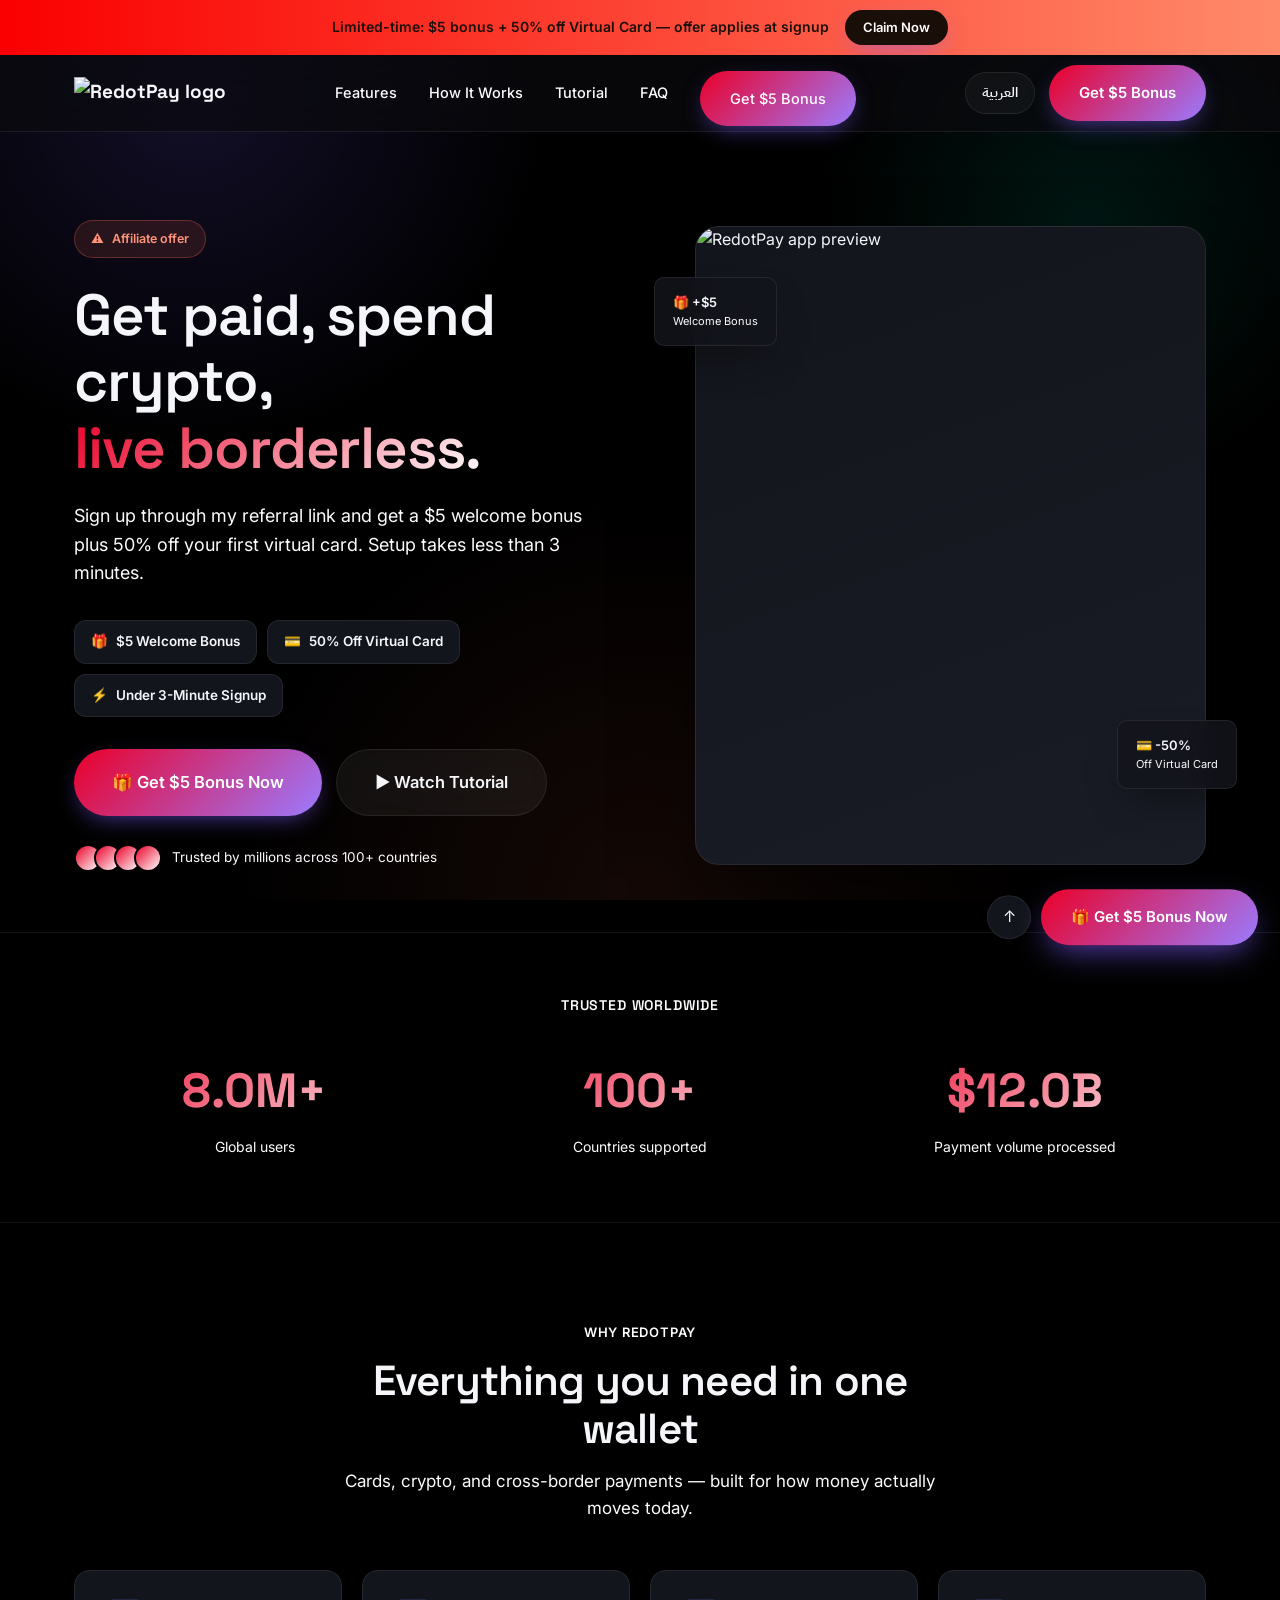
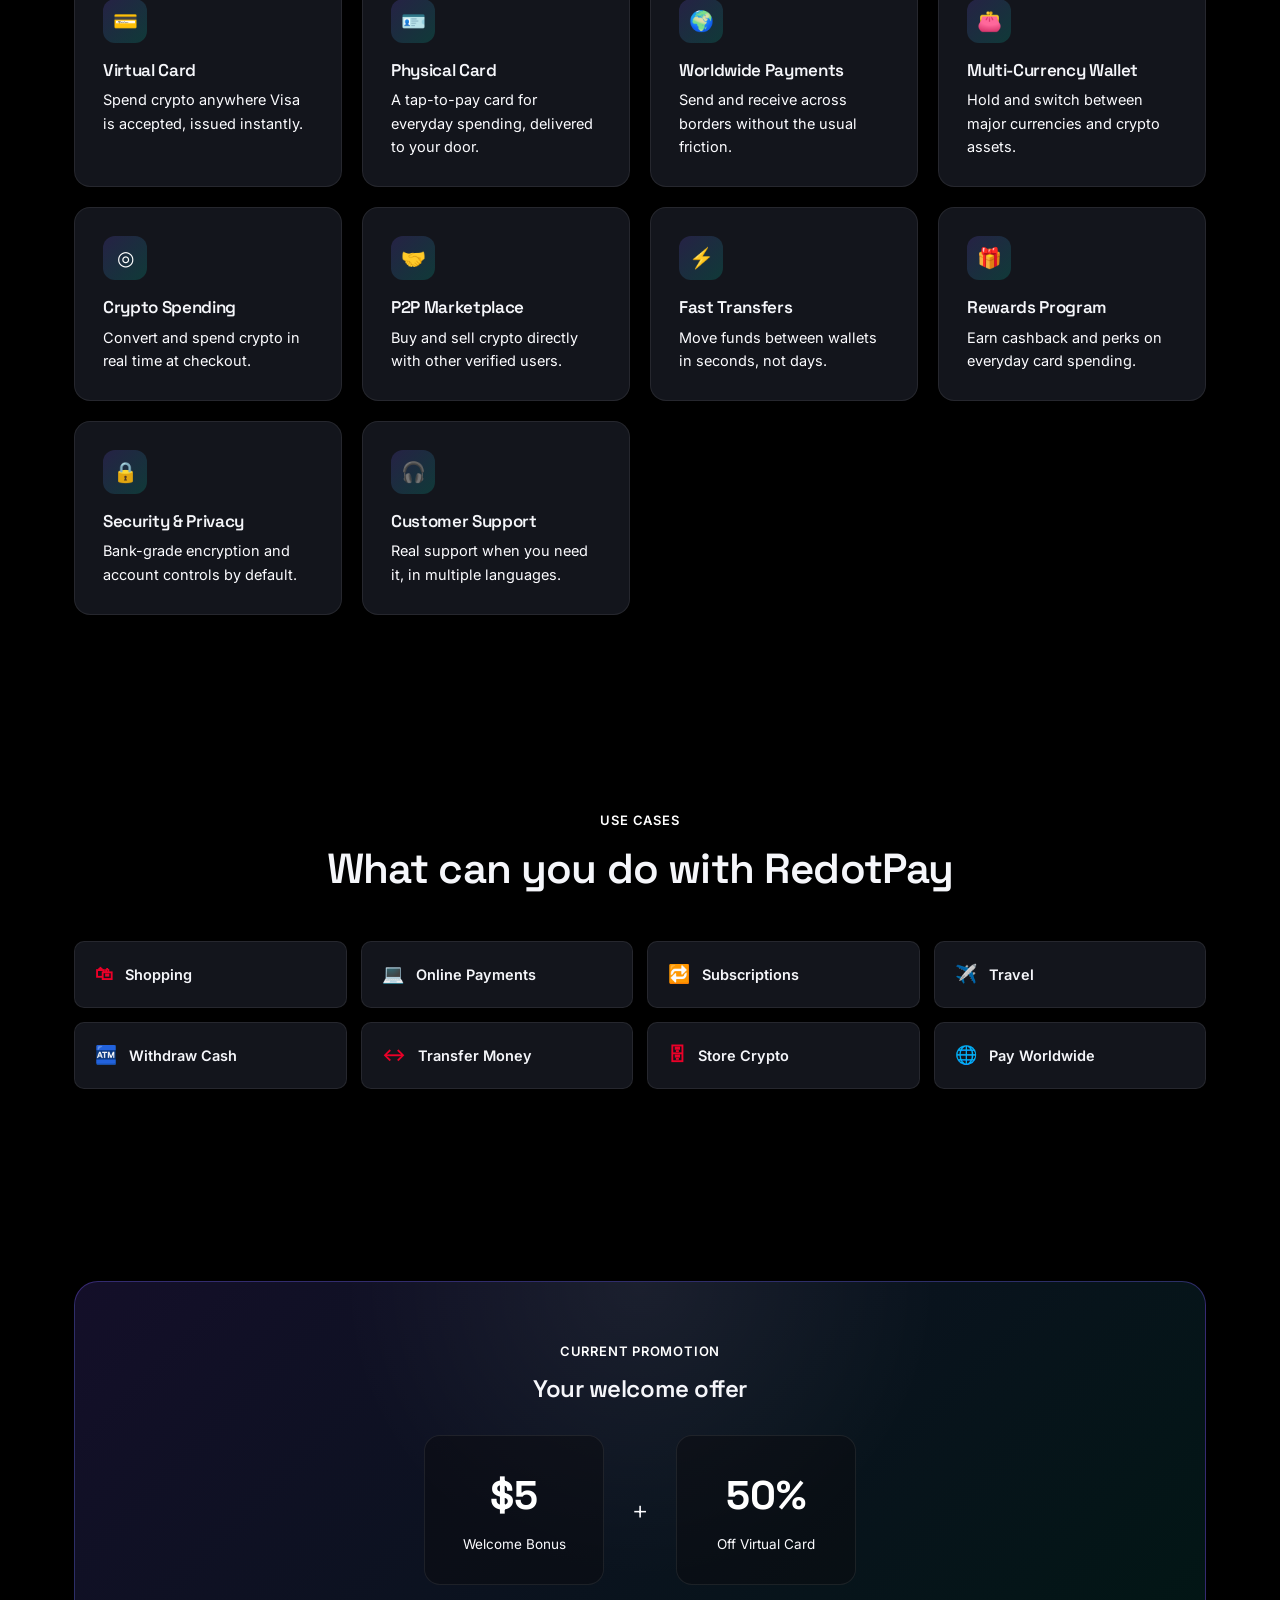
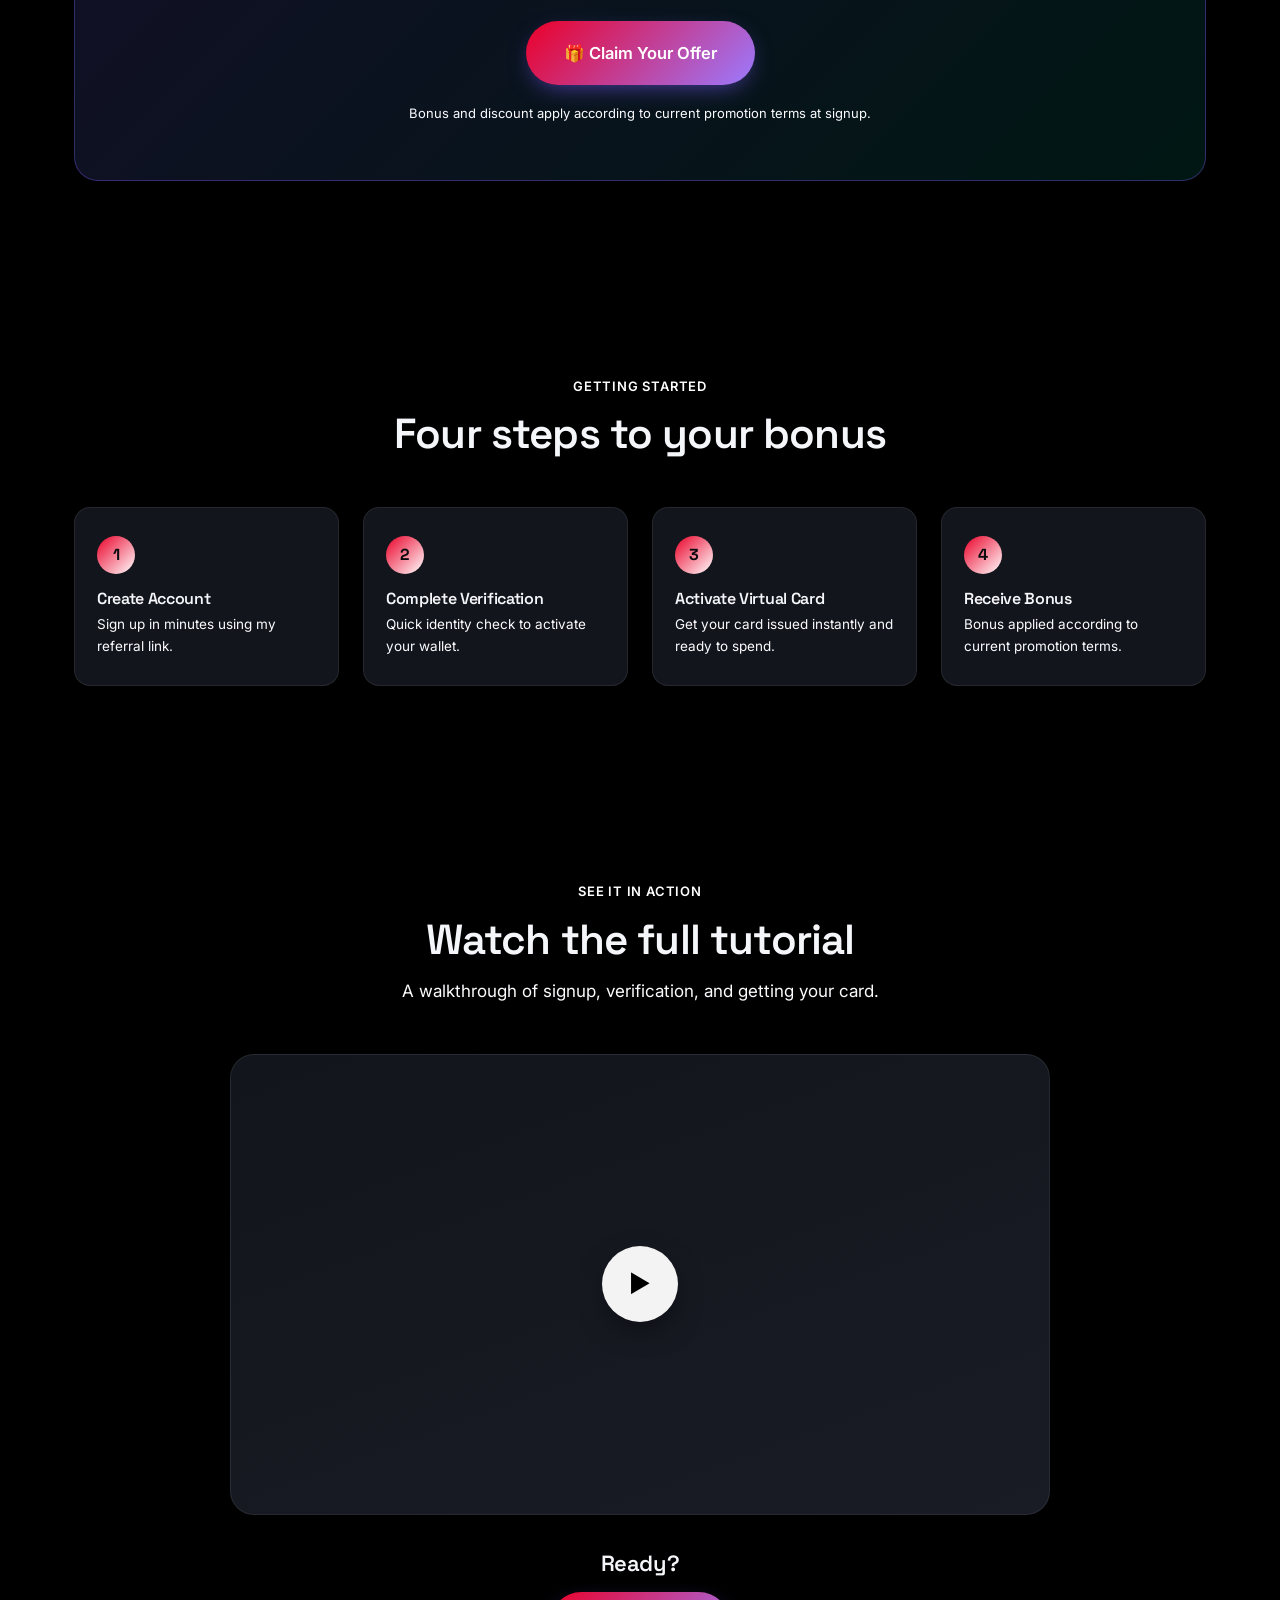
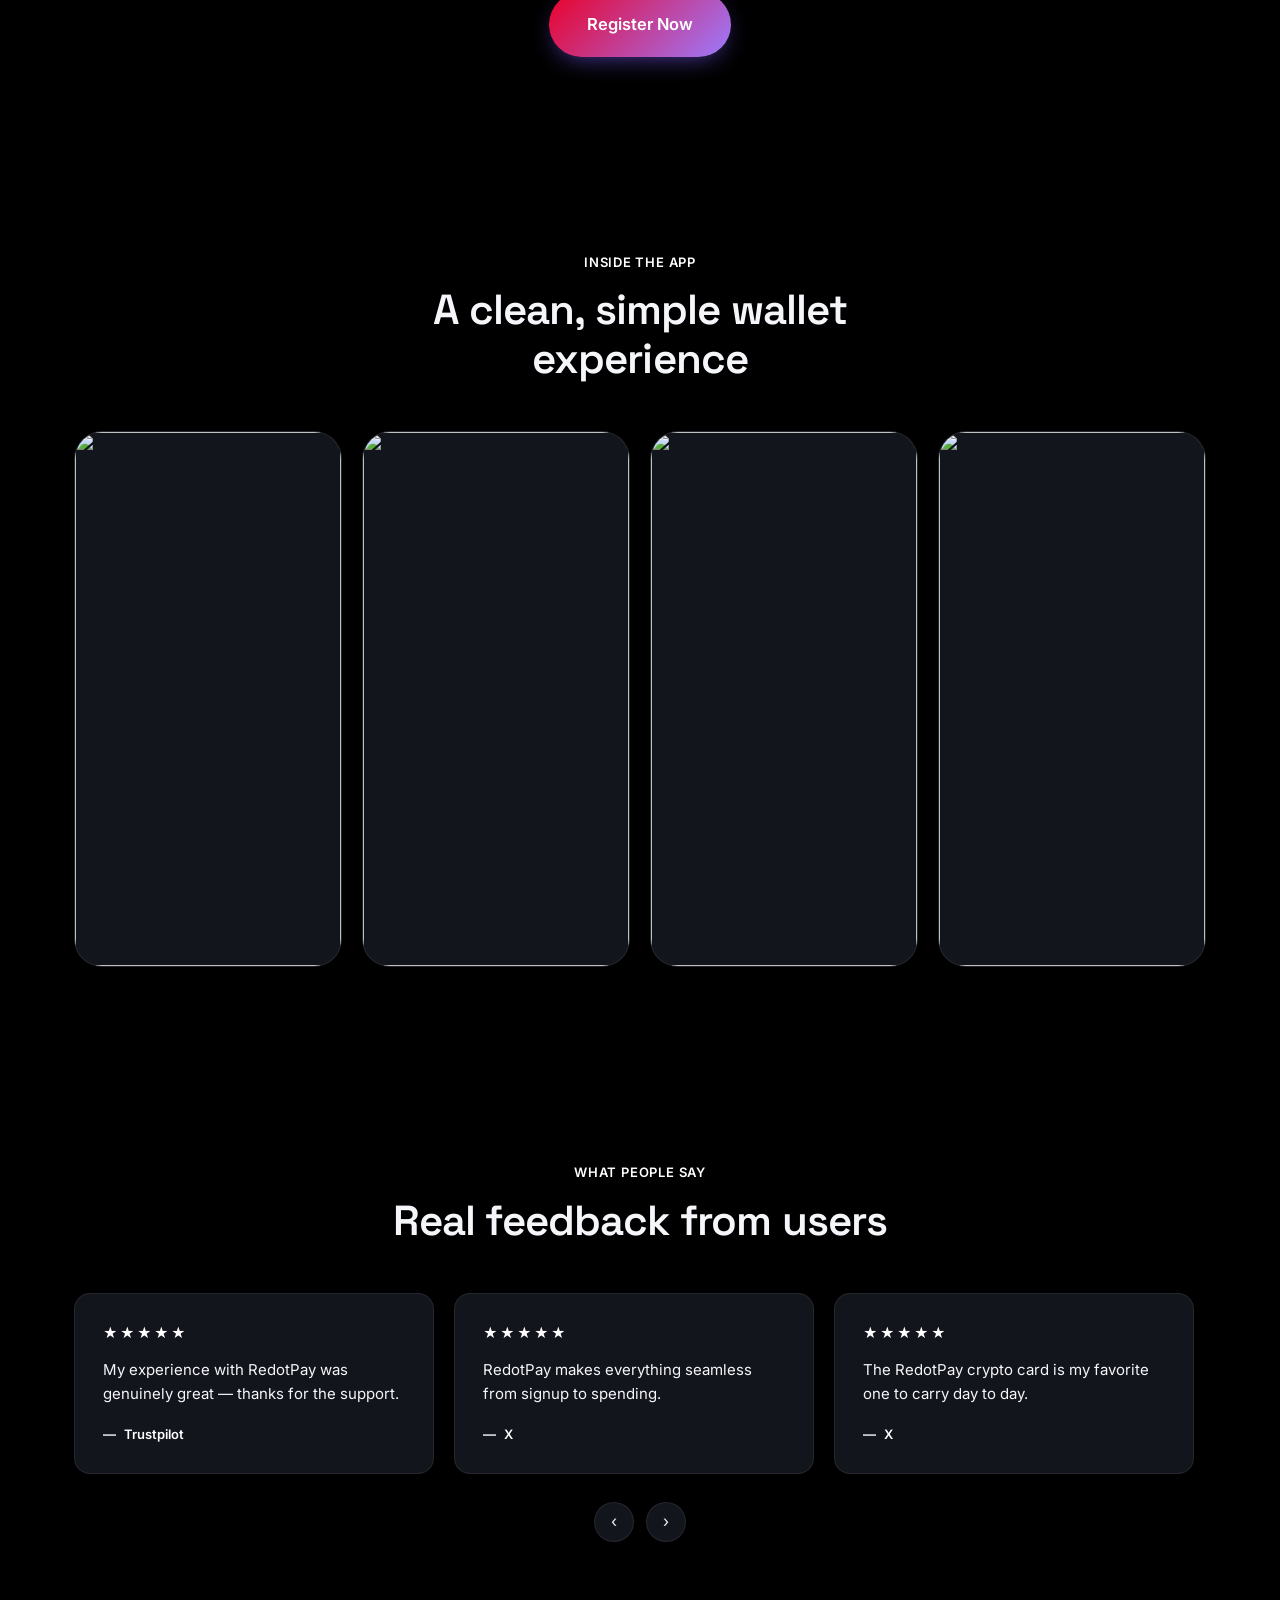
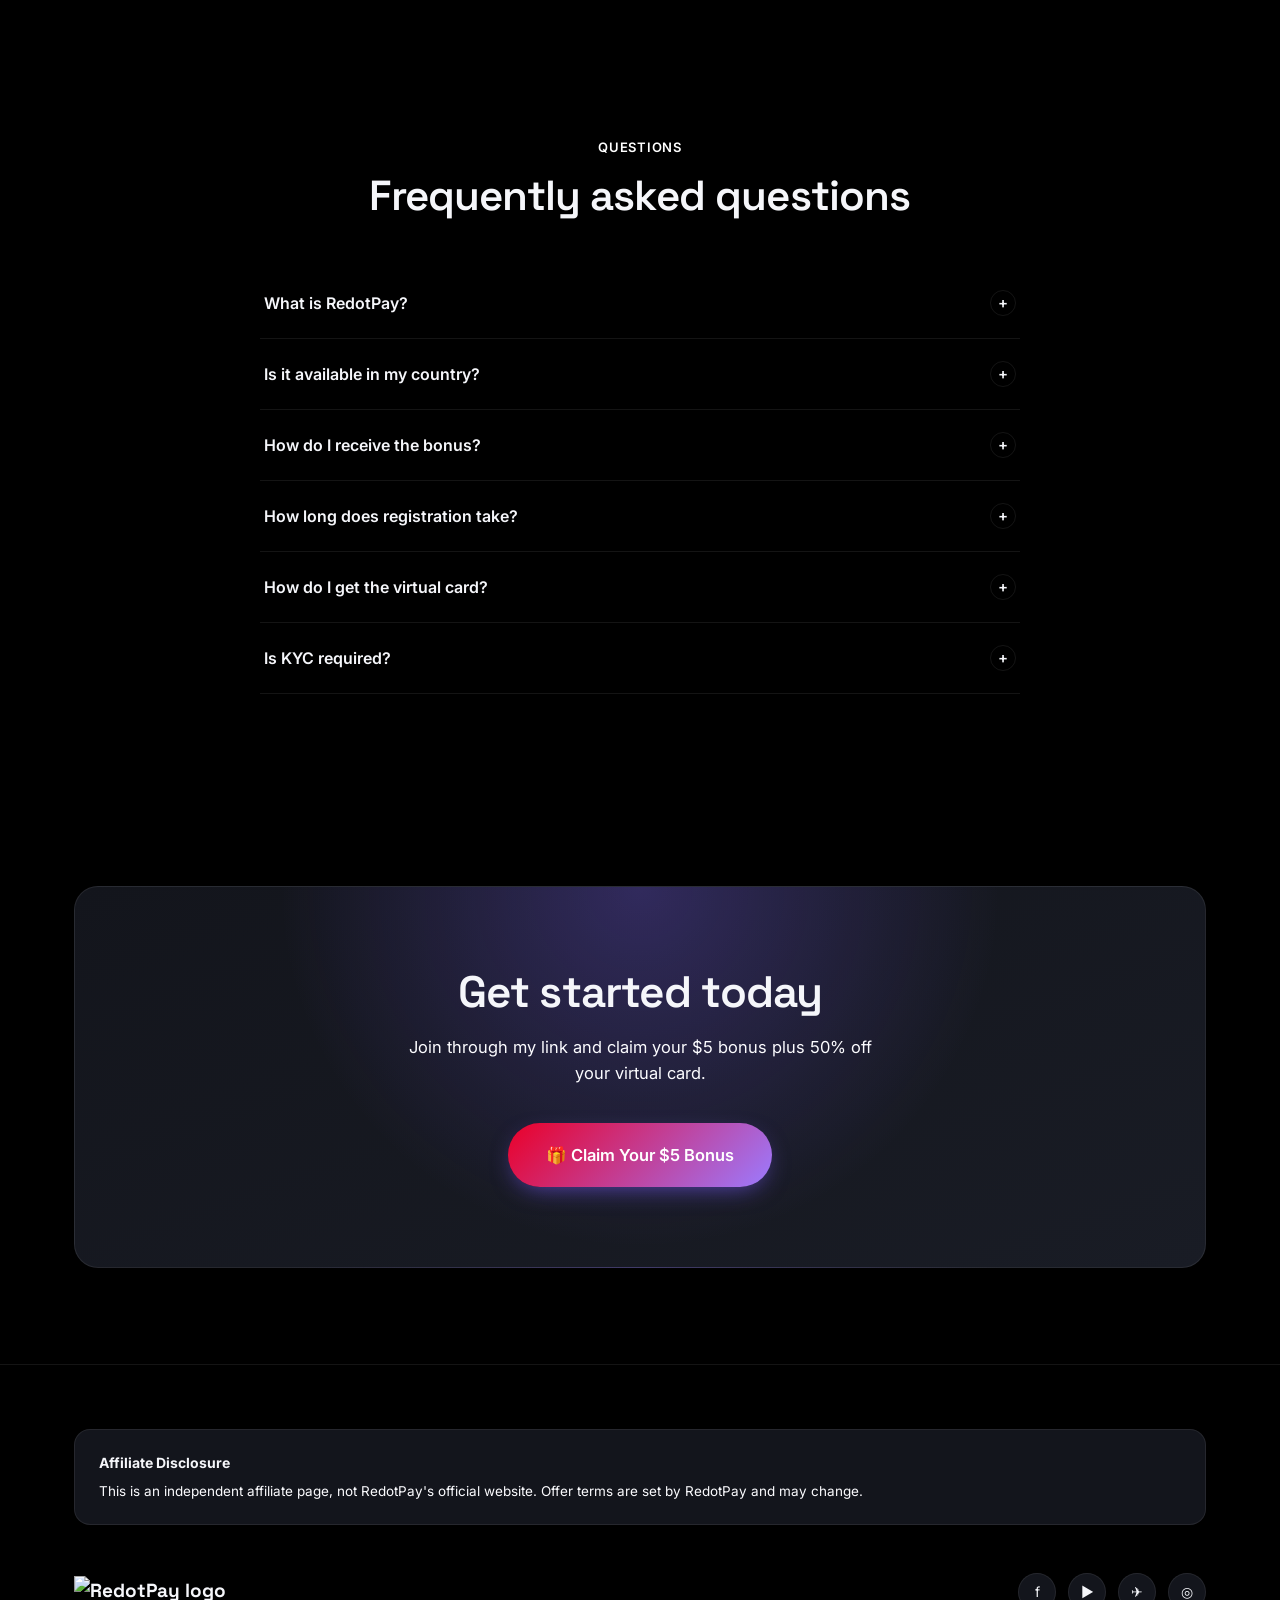
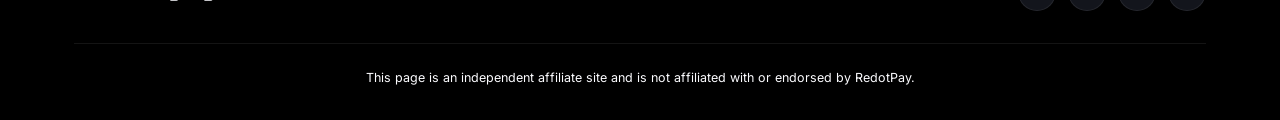
==== index.html @ 9853a5ce "Add files via upload" ====
<!DOCTYPE html>
<html lang="ar" dir="rtl">
<head>
<meta charset="UTF-8">
<meta name="viewport" content="width=device-width, initial-scale=1.0">
<title data-i18n="meta_title">RedotPay</title>
<meta name="description" data-i18n-attr="content:meta_description" content="">
<meta property="og:title" data-i18n-attr="content:meta_title" content="">
<meta property="og:description" data-i18n-attr="content:meta_description" content="">
<meta property="og:type" content="website">
<meta property="og:url" content="" id="og-url">
<meta property="og:image" content="https://cdn.brandfetch.io/id6Ks2R87q/w/400/h/400/theme/dark/icon.jpeg?c=1bxid64Mup7aczewSAYMX&t=1781715092233" id="og-image">
<meta property="og:image:width" content="400">
<meta property="og:image:height" content="400">
<meta name="twitter:card" content="summary_large_image">
<meta name="twitter:title" data-i18n-attr="content:meta_title" content="">
<meta name="twitter:description" data-i18n-attr="content:meta_description" content="">
<meta name="twitter:image" content="https://cdn.brandfetch.io/id6Ks2R87q/w/400/h/400/theme/dark/icon.jpeg?c=1bxid64Mup7aczewSAYMX&t=1781715092233" id="twitter-image">
<meta name="google-site-verification" content="ObbsS9CzjBrCLZxq9pr45QmNLdb0RLVHu6PVTe4vgN8" />
<link rel="icon" id="favicon-link" href="https://cdn.brandfetch.io/id6Ks2R87q/w/400/h/400/theme/dark/icon.jpeg?c=1bxid64Mup7aczewSAYMX&t=1781715092233">
<link rel="preconnect" href="https://fonts.googleapis.com">
<link href="https://fonts.googleapis.com/css2?family=Space+Grotesk:wght@500;600;700&family=Inter:wght@400;500;600;700&family=Cairo:wght@500;600;700&family=IBM+Plex+Sans+Arabic:wght@500;600;700&display=swap" rel="stylesheet">
<link rel="stylesheet" href="css/style.css">
<script type="application/ld+json">
{
  "@context": "https://schema.org",
  "@type": "WebPage",
  "name": "RedotPay Referral Offer",
  "description": "Independent affiliate landing page for RedotPay signup bonus."
}
</script>
</head>
<body>

<div class="bg-glow"></div>

<div class="page-loader" id="pageLoader"><div class="loader-dot"></div></div>

<!-- STICKY BANNER -->
<div class="sticky-banner">
  <div class="container">
    <span data-i18n="sticky_banner"></span>
    <a class="btn btn-primary" data-cta href="#" data-i18n="sticky_cta"></a>
  </div>
</div>

<!-- NAVBAR -->
<header class="navbar">
  <div class="container">
    <a href="#top" class="nav-logo" id="navLogo">
      <span class="dot"></span>
      <span>RedotPay</span>
    </a>
    <nav class="nav-links" id="navLinks">
      <a href="#features" data-i18n="nav_features"></a>
      <a href="#how" data-i18n="nav_how"></a>
      <a href="#video" data-i18n="nav_video"></a>
      <a href="#faq" data-i18n="nav_faq"></a>
      <a class="btn btn-primary nav-cta-mobile" data-cta href="#" data-i18n="nav_cta" style="margin-top:12px"></a>
    </nav>
    <div class="nav-actions">
      <button class="lang-toggle" id="langToggle" aria-label="Switch language">
        <span id="langToggleLabel"></span>
      </button>
      <a class="btn btn-primary nav-cta-desktop" data-cta href="#" data-i18n="nav_cta"></a>
      <button class="nav-toggle" id="navToggle" aria-label="Menu"><span></span><span></span><span></span></button>
    </div>
  </div>
</header>

<main id="top">

  <!-- HERO -->
  <section class="hero">
    <div class="container hero-grid">
      <div class="hero-copy reveal">
        <span class="badge">⚠️ <span data-i18n="hero_badge"></span></span>
        <h1>
          <span data-i18n="hero_title_line1"></span><br>
          <span class="accent-text" data-i18n="hero_title_line2"></span>
        </h1>
        <p class="hero-subtitle" data-i18n="hero_subtitle"></p>

        <div class="hero-offers">
          <span class="offer-chip"><span class="ic">🎁</span><span data-i18n="hero_offer_1"></span></span>
          <span class="offer-chip"><span class="ic">💳</span><span data-i18n="hero_offer_2"></span></span>
          <span class="offer-chip"><span class="ic">⚡</span><span data-i18n="hero_offer_3"></span></span>
        </div>

        <div class="hero-ctas">
          <a class="btn btn-primary btn-lg" data-cta href="#" data-i18n="hero_cta_primary"></a>
          <a class="btn btn-secondary btn-lg" data-video-trigger href="#" data-i18n="hero_cta_secondary"></a>
        </div>

        <div class="hero-trust">
          <span class="avatar-stack"><span></span><span></span><span></span><span></span></span>
          <span data-i18n="hero_trust_note"></span>
        </div>
      </div>

      <div class="hero-visual reveal">
        <div class="hero-card">
          <img data-img="hero" alt="RedotPay app preview" style="display:none">
          <div class="placeholder-fill" data-img-fallback="hero">Hero image — set CONFIG.images.hero</div>
        </div>
        <div class="float-card f1">🎁 +$5 <span data-i18n="promo_bonus_label" style="font-weight:400;color:var(--text-muted);display:block;font-size:11px"></span></div>
        <div class="float-card f2">💳 -50% <span data-i18n="promo_card_label" style="font-weight:400;color:var(--text-muted);display:block;font-size:11px"></span></div>
      </div>
    </div>
  </section>

  <!-- TRUST / COUNTERS -->
  <section class="trust-section">
    <div class="container">
      <h3 data-i18n="trust_title"></h3>
      <div class="counters">
        <div class="reveal">
          <div class="counter-num" data-counter data-value="8.0" data-suffix="M+">0</div>
          <div class="counter-label" data-i18n="trust_users_label"></div>
        </div>
        <div class="reveal">
          <div class="counter-num" data-counter data-value="100" data-suffix="+">0</div>
          <div class="counter-label" data-i18n="trust_countries_label"></div>
        </div>
        <div class="reveal">
          <div class="counter-num" data-counter data-value="12.0" data-prefix="$" data-suffix="B">0</div>
          <div class="counter-label" data-i18n="trust_volume_label"></div>
        </div>
      </div>
    </div>
  </section>

  <!-- WHY CHOOSE -->
  <section id="features">
    <div class="container">
      <div class="section-head reveal">
        <span class="eyebrow" data-i18n="why_eyebrow"></span>
        <h2 data-i18n="why_title"></h2>
        <p data-i18n="why_subtitle"></p>
      </div>
      <div class="grid-cards" id="featureGrid"></div>
    </div>
  </section>

  <!-- USE CASES -->
  <section>
    <div class="container">
      <div class="section-head reveal">
        <span class="eyebrow" data-i18n="usecases_eyebrow"></span>
        <h2 data-i18n="usecases_title"></h2>
      </div>
      <div class="usecase-grid" id="usecaseGrid"></div>
    </div>
  </section>

  <!-- PROMOTION -->
  <section>
    <div class="container">
      <div class="promo-card reveal">
        <span class="eyebrow" data-i18n="promo_eyebrow"></span>
        <h2 data-i18n="promo_title"></h2>
        <div class="promo-values">
          <div class="promo-value">
            <div class="num" data-config="promotion.bonus"></div>
            <div class="lbl" data-i18n="promo_bonus_label"></div>
          </div>
          <span class="promo-plus">+</span>
          <div class="promo-value">
            <div class="num" data-config="promotion.virtualCardDiscount"></div>
            <div class="lbl" data-i18n="promo_card_label"></div>
          </div>
        </div>
        <a class="btn btn-primary btn-lg" data-cta href="#" data-i18n="promo_cta"></a>
        <p class="promo-note" data-i18n="promo_note"></p>
      </div>
    </div>
  </section>

  <!-- REGISTRATION STEPS -->
  <section id="how">
    <div class="container">
      <div class="section-head reveal">
        <span class="eyebrow" data-i18n="steps_eyebrow"></span>
        <h2 data-i18n="steps_title"></h2>
      </div>
      <div class="timeline" id="stepsGrid"></div>
    </div>
  </section>

  <!-- VIDEO TUTORIAL -->
  <section id="video">
    <div class="container">
      <div class="section-head reveal">
        <span class="eyebrow" data-i18n="video_eyebrow"></span>
        <h2 data-i18n="video_title"></h2>
        <p data-i18n="video_subtitle"></p>
      </div>
      <div class="video-wrap reveal">
        <div class="video-frame" data-video-trigger>
          <img data-img="dashboard" alt="" style="display:none">
          <div class="play-btn">▶</div>
        </div>
        <div class="video-ready">
          <h3 data-i18n="video_ready_title"></h3>
          <a class="btn btn-primary btn-lg" data-cta href="#" data-i18n="video_cta"></a>
        </div>
      </div>
    </div>
  </section>

  <!-- GALLERY -->
  <section>
    <div class="container">
      <div class="section-head reveal">
        <span class="eyebrow" data-i18n="gallery_eyebrow"></span>
        <h2 data-i18n="gallery_title"></h2>
      </div>
      <div class="gallery-grid" id="galleryGrid"></div>
    </div>
  </section>

  <!-- TESTIMONIALS -->
  <section>
    <div class="container">
      <div class="section-head reveal">
        <span class="eyebrow" data-i18n="testimonials_eyebrow"></span>
        <h2 data-i18n="testimonials_title"></h2>
      </div>
      <div class="testi-track-wrap reveal">
        <div class="testi-track" id="testiTrack"></div>
      </div>
      <div class="testi-controls">
        <button id="testiPrev" aria-label="Previous">‹</button>
        <button id="testiNext" aria-label="Next">›</button>
      </div>
    </div>
  </section>

  <!-- FAQ -->
  <section id="faq">
    <div class="container">
      <div class="section-head reveal">
        <span class="eyebrow" data-i18n="faq_eyebrow"></span>
        <h2 data-i18n="faq_title"></h2>
      </div>
      <div class="faq-list" id="faqList"></div>
    </div>
  </section>

  <!-- FINAL CTA -->
  <section>
    <div class="container">
      <div class="final-cta reveal">
        <h2 data-i18n="final_title"></h2>
        <p data-i18n="final_subtitle"></p>
        <a class="btn btn-primary btn-lg" data-cta href="#" data-i18n="final_cta"></a>
      </div>
    </div>
  </section>

</main>

<!-- FOOTER -->
<footer>
  <div class="container">
    <div class="footer-disclosure">
      <strong data-i18n="footer_disclosure_title"></strong>
      <span data-i18n="footer_disclosure_text"></span>
    </div>
    <div class="footer-grid">
      <a href="#top" class="nav-logo"><span class="dot"></span><span>RedotPay</span></a>
      <div class="footer-links">
        <a href="#" data-i18n="footer_privacy"></a>
        <a href="#" data-i18n="footer_terms"></a>
      </div>
      <div class="footer-social" id="footerSocial"></div>
    </div>
    <p class="footer-bottom" data-i18n="footer_copyright"></p>
  </div>
</footer>

<!-- FLOATING CTA -->
<div class="floating-cta" id="floatingCta">
  <button class="back-to-top" id="backToTop" aria-label="Back to top">↑</button>
  <a class="btn btn-primary" data-cta href="#" data-i18n="hero_cta_primary"></a>
</div>

<!-- VIDEO MODAL -->
<div id="videoModal" style="display:none;position:fixed;inset:0;z-index:999;background:rgba(0,0,0,0.85);align-items:center;justify-content:center;padding:24px">
  <div style="width:100%;max-width:900px;aspect-ratio:16/9;position:relative">
    <button id="videoModalClose" aria-label="Close" style="position:absolute;top:-44px;inset-inline-end:0;color:#fff;font-size:28px;background:none;border:none;cursor:pointer">✕</button>
    <div id="videoModalBody" style="width:100%;height:100%;background:#0a0b0f;border-radius:12px;display:flex;align-items:center;justify-content:center;color:#9498A8;font-size:14px;text-align:center;padding:20px">
      Set CONFIG.youtubeVideo to embed the tutorial
    </div>
  </div>
</div>

<script src="config.js"></script>
<script src="lang/en.js"></script>
<script src="lang/ar.js"></script>
<script src="js/main.js"></script>
</body>
</html>
---- css/style.css ----
/* =========================================================
   REDOTPAY AFFILIATE LANDING — STYLE
   Design tokens are injected as CSS custom properties by
   js/main.js from CONFIG.theme so the whole page reacts
   to a single edit in config.js.
   ========================================================= */

:root{
  --primary:#7B5CFF;
  --secondary:#00E0B8;
  --accent:#FF6B4A;
  --bg:#0A0B0F;
  --bg-elevated:#13151C;
  --bg-elevated-2:#191C25;
  --border:rgba(255,255,255,0.08);
  --text:#F5F6FA;
  --text-muted:#9498A8;

  --radius-lg:24px;
  --radius-md:16px;
  --radius-sm:10px;
  --container:1180px;

  --font-display:'Space Grotesk', 'IBM Plex Sans Arabic', sans-serif;
  --font-body:'Inter', 'IBM Plex Sans Arabic', sans-serif;
}

*,*::before,*::after{box-sizing:border-box;margin:0;padding:0}

html{scroll-behavior:smooth}
@media (prefers-reduced-motion:reduce){
  html{scroll-behavior:auto}
  *,*::before,*::after{animation-duration:0.01ms!important;animation-iteration-count:1!important;transition-duration:0.01ms!important;scroll-behavior:auto!important}
}

html[dir="rtl"] body{font-family:'Space Grotesk','Cairo',sans-serif}
html[dir="ltr"] body{font-family:var(--font-body)}

html,body{
  width:100%;
  max-width:100%;
  overflow-x:hidden;
}

body{
  background:var(--bg);
  color:var(--text);
  line-height:1.6;
  min-height:100vh;
  position:relative;
}

img{max-width:100%;display:block}
a{color:inherit;text-decoration:none}
ul{list-style:none}
button{font:inherit;cursor:pointer;border:none;background:none;color:inherit}

.container{
  width:100%;
  max-width:var(--container);
  margin:0 auto;
  padding:0 24px;
  box-sizing:border-box;
}

/* Grid/flex children default to min-width:auto, which lets their content
   force the row wider than the viewport. This is the classic cause of a
   page that "splits" with dead space on one side on mobile. */
.hero-grid,
.hero-grid > *,
.grid-cards > *,
.usecase-grid > *,
.timeline > *,
.gallery-grid > *,
.counters > * {
  min-width:0;
}

:focus-visible{
  outline:2px solid var(--secondary);
  outline-offset:3px;
  border-radius:4px;
}

/* Ambient background glow layer */
.bg-glow{
  position:fixed;
  inset:0;
  z-index:-1;
  background:
    radial-gradient(600px circle at 15% 10%, rgba(123,92,255,0.16), transparent 60%),
    radial-gradient(500px circle at 85% 25%, rgba(0,224,184,0.10), transparent 55%),
    radial-gradient(700px circle at 50% 100%, rgba(255,107,74,0.08), transparent 60%);
  pointer-events:none;
}

/* =================== TYPE =================== */
h1,h2,h3,h4{font-family:var(--font-display);font-weight:600;letter-spacing:-0.02em;line-height:1.15}
.eyebrow{
  display:inline-flex;
  align-items:center;
  gap:8px;
  font-size:13px;
  font-weight:600;
  letter-spacing:0.06em;
  text-transform:uppercase;
  color:var(--secondary);
  margin-bottom:14px;
}
html[dir="rtl"] .eyebrow{letter-spacing:0}

.section-head{max-width:640px;margin:0 auto 48px;text-align:center}
.section-head h2{font-size:clamp(28px,4vw,42px);margin-bottom:14px}
.section-head p{color:var(--text-muted);font-size:17px}

section{padding:96px 0}
@media (max-width:768px){section{padding:64px 0}}

/* =================== BUTTONS =================== */
.btn{
  display:inline-flex;
  align-items:center;
  justify-content:center;
  gap:8px;
  padding:16px 30px;
  border-radius:100px;
  font-weight:600;
  font-size:15px;
  white-space:nowrap;
  transition:transform .2s ease, box-shadow .2s ease, background .2s ease;
}
.btn:active{transform:scale(0.97)}

.btn-primary{
  background:linear-gradient(135deg, var(--primary), #9B7BFF);
  color:#fff;
  box-shadow:0 8px 24px -8px rgba(123,92,255,0.65);
}
.btn-primary:hover{
  transform:translateY(-2px);
  box-shadow:0 14px 32px -8px rgba(123,92,255,0.8);
}

.btn-secondary{
  background:rgba(255,255,255,0.06);
  border:1px solid var(--border);
  color:var(--text);
  backdrop-filter:blur(12px);
}
.btn-secondary:hover{
  background:rgba(255,255,255,0.1);
  transform:translateY(-2px);
}

.btn-lg{padding:19px 38px;font-size:16.5px}
.btn-block{width:100%}

/* =================== NAV =================== */
.navbar{
  position:sticky;
  top:0;
  z-index:100;
  background:rgba(10,11,15,0.7);
  backdrop-filter:blur(16px);
  border-bottom:1px solid var(--border);
}
.navbar .container{
  display:flex;
  align-items:center;
  justify-content:space-between;
  height:76px;
}
.nav-logo{
  display:flex;
  align-items:center;
  gap:10px;
  font-family:var(--font-display);
  font-weight:700;
  font-size:19px;
}
.nav-logo .dot{
  width:10px;height:10px;border-radius:50%;
  background:linear-gradient(135deg,var(--primary),var(--secondary));
  box-shadow:0 0 14px var(--primary);
}
.nav-logo img{height:32px;width:auto}

.nav-links{display:flex;align-items:center;gap:32px}
.nav-links a{font-size:14.5px;color:var(--text-muted);font-weight:500;transition:color .2s}
.nav-links a:hover{color:var(--text)}

.nav-actions{display:flex;align-items:center;gap:14px}
.lang-toggle{
  display:flex;align-items:center;gap:6px;
  padding:9px 16px;
  border-radius:100px;
  border:1px solid var(--border);
  background:rgba(255,255,255,0.04);
  font-size:13.5px;
  font-weight:600;
  transition:background .2s;
}
.lang-toggle:hover{background:rgba(255,255,255,0.08)}

.nav-toggle{display:none;flex-direction:column;gap:5px;padding:6px}
.nav-toggle span{width:22px;height:2px;background:var(--text);border-radius:2px}

@media (max-width:920px){
  .nav-links{
    position:fixed;
    inset-inline-end:0;
    top:76px;
    height:calc(100vh - 76px);
    width:min(320px,80vw);
    background:var(--bg-elevated);
    flex-direction:column;
    align-items:flex-start;
    padding:32px 28px;
    border-inline-start:1px solid var(--border);
    transform:translateX(100%);
    transition:transform .3s ease;
  }
  html[dir="rtl"] .nav-links:not(.open){transform:translateX(-100%)}
  .nav-links.open{transform:translateX(0)}
  .nav-links a{font-size:17px}
  .nav-toggle{display:flex}
  .nav-cta-desktop{display:none}
}

/* =================== STICKY BANNER =================== */
.sticky-banner{
  background:linear-gradient(90deg, var(--accent), #FF8A6A);
  color:#1a0e08;
  font-weight:600;
  font-size:14px;
}
.sticky-banner .container{
  display:flex;
  align-items:center;
  justify-content:center;
  gap:16px;
  padding-top:10px;
  padding-bottom:10px;
  text-align:center;
  flex-wrap:wrap;
}
.sticky-banner .btn{
  padding:7px 18px;
  font-size:13px;
  background:#1a0e08;
  color:#fff;
}

/* =================== HERO =================== */
.hero{padding:88px 0 60px;position:relative}
.hero-grid{
  display:grid;
  grid-template-columns:1.05fr 0.95fr;
  gap:56px;
  align-items:center;
}
@media (max-width:900px){
  .hero-grid{grid-template-columns:1fr;text-align:center}
  .hero-offers,.hero-ctas,.hero-trust{justify-content:center}
}

.badge{
  display:inline-flex;
  align-items:center;
  gap:8px;
  padding:8px 16px;
  border-radius:100px;
  background:rgba(255,107,74,0.12);
  border:1px solid rgba(255,107,74,0.3);
  color:#FF9478;
  font-size:12.5px;
  font-weight:600;
  margin-bottom:24px;
}

.hero h1{
  font-size:clamp(34px,5.2vw,58px);
  margin-bottom:20px;
}
.hero h1 .accent-text{
  background:linear-gradient(135deg,var(--primary),var(--secondary));
  -webkit-background-clip:text;
  background-clip:text;
  -webkit-text-fill-color:transparent;
}

.hero-subtitle{
  font-size:18px;
  color:var(--text-muted);
  max-width:520px;
  margin-bottom:32px;
}
@media (max-width:900px){.hero-subtitle{margin-inline:auto}}

.hero-offers{
  display:flex;
  flex-wrap:wrap;
  gap:10px;
  margin-bottom:32px;
}
.offer-chip{
  display:flex;
  align-items:center;
  gap:8px;
  padding:10px 16px;
  border-radius:12px;
  background:var(--bg-elevated);
  border:1px solid var(--border);
  font-size:13.5px;
  font-weight:600;
}
.offer-chip .ic{color:var(--secondary)}

.hero-ctas{display:flex;flex-wrap:wrap;gap:14px;margin-bottom:28px}

.hero-trust{display:flex;align-items:center;gap:10px;color:var(--text-muted);font-size:13.5px}
.avatar-stack{display:flex}
.avatar-stack span{
  width:28px;height:28px;border-radius:50%;
  border:2px solid var(--bg);
  background:linear-gradient(135deg,var(--primary),var(--secondary));
  margin-inline-start:-8px;
}
.avatar-stack span:first-child{margin-inline-start:0}

.hero-visual{position:relative}
.hero-card{
  position:relative;
  border-radius:var(--radius-lg);
  overflow:hidden;
  background:linear-gradient(160deg, var(--bg-elevated), var(--bg-elevated-2));
  border:1px solid var(--border);
  aspect-ratio:4/5;
  display:flex;
  align-items:center;
  justify-content:center;
  box-shadow:0 40px 80px -30px rgba(0,0,0,0.6);
}
.hero-card img{width:100%;height:100%;object-fit:cover}
.hero-card .placeholder-fill{
  width:100%;height:100%;
  display:flex;align-items:center;justify-content:center;
  background:
    radial-gradient(circle at 30% 20%, rgba(123,92,255,0.35), transparent 55%),
    radial-gradient(circle at 75% 75%, rgba(0,224,184,0.25), transparent 55%);
  color:var(--text-muted);
  font-size:13px;
  text-align:center;
  padding:20px;
}
.float-card{
  position:absolute;
  padding:14px 18px;
  border-radius:var(--radius-sm);
  background:rgba(19,21,28,0.85);
  backdrop-filter:blur(14px);
  border:1px solid var(--border);
  font-size:13px;
  font-weight:600;
  box-shadow:0 20px 40px -16px rgba(0,0,0,0.5);
  animation:float 5s ease-in-out infinite;
}
.float-card.f1{top:8%;inset-inline-start:-8%;animation-delay:0s}
.float-card.f2{bottom:12%;inset-inline-end:-6%;animation-delay:1.4s}
@keyframes float{
  0%,100%{transform:translateY(0)}
  50%{transform:translateY(-12px)}
}
/* Hidden earlier (below 900px) than they'd start clipping the viewport,
   so they can never be the cause of horizontal scroll on mobile. */
@media (max-width:960px){.float-card{display:none}}

/* =================== TRUST / COUNTERS =================== */
.trust-section{
  border-top:1px solid var(--border);
  border-bottom:1px solid var(--border);
  padding:64px 0;
}
.trust-section h3{text-align:center;color:var(--text-muted);font-size:14px;font-weight:600;letter-spacing:0.06em;text-transform:uppercase;margin-bottom:40px}
.counters{
  display:grid;
  grid-template-columns:repeat(3,1fr);
  gap:24px;
  text-align:center;
}
.counter-num{
  font-family:var(--font-display);
  font-size:clamp(32px,5vw,48px);
  font-weight:700;
  background:linear-gradient(135deg,var(--primary),var(--secondary));
  -webkit-background-clip:text;background-clip:text;-webkit-text-fill-color:transparent;
}
.counter-label{color:var(--text-muted);font-size:14px;margin-top:6px}
@media (max-width:640px){.counters{grid-template-columns:1fr;gap:36px}}

/* =================== FEATURE CARDS =================== */
.grid-cards{
  display:grid;
  grid-template-columns:repeat(auto-fit,minmax(min(260px,100%),1fr));
  gap:20px;
}
.card{
  background:var(--bg-elevated);
  border:1px solid var(--border);
  border-radius:var(--radius-md);
  padding:28px;
  transition:transform .25s ease, border-color .25s ease, background .25s ease;
}
.card:hover{
  transform:translateY(-4px);
  border-color:rgba(123,92,255,0.4);
  background:var(--bg-elevated-2);
}
.card-icon{
  width:44px;height:44px;
  border-radius:12px;
  display:flex;align-items:center;justify-content:center;
  background:linear-gradient(135deg, rgba(123,92,255,0.18), rgba(0,224,184,0.18));
  color:var(--secondary);
  margin-bottom:18px;
  font-size:20px;
}
.card h4{font-size:17px;margin-bottom:8px}
.card p{color:var(--text-muted);font-size:14.5px}

/* =================== USE CASES =================== */
.usecase-grid{
  display:grid;
  grid-template-columns:repeat(4,1fr);
  gap:14px;
}
@media (max-width:768px){.usecase-grid{grid-template-columns:repeat(2,1fr)}}
.usecase-pill{
  display:flex;
  align-items:center;
  gap:12px;
  padding:18px 20px;
  border-radius:var(--radius-sm);
  background:var(--bg-elevated);
  border:1px solid var(--border);
  font-weight:600;
  font-size:14.5px;
  transition:border-color .2s, transform .2s;
}
.usecase-pill:hover{border-color:var(--secondary);transform:translateY(-2px)}
.usecase-pill .ic{color:var(--primary);font-size:18px}

/* =================== PROMOTION =================== */
.promo-card{
  position:relative;
  border-radius:var(--radius-lg);
  padding:56px 40px;
  background:linear-gradient(135deg, rgba(123,92,255,0.16), rgba(0,224,184,0.10));
  border:1px solid rgba(123,92,255,0.35);
  text-align:center;
  overflow:hidden;
}
.promo-card::before{
  content:"";
  position:absolute;inset:0;
  background:radial-gradient(500px circle at 50% 0%, rgba(255,255,255,0.06), transparent 60%);
}
.promo-values{
  display:flex;
  justify-content:center;
  align-items:center;
  gap:28px;
  flex-wrap:wrap;
  margin:32px 0 36px;
  position:relative;
}
.promo-value{
  background:rgba(10,11,15,0.5);
  border:1px solid var(--border);
  border-radius:var(--radius-md);
  padding:28px 36px;
  min-width:180px;
}
.promo-value .num{
  font-family:var(--font-display);
  font-size:40px;
  font-weight:700;
  color:var(--secondary);
}
.promo-value .lbl{color:var(--text-muted);font-size:13.5px;margin-top:6px}
.promo-plus{font-size:26px;color:var(--text-muted);font-weight:300}

.promo-note{color:var(--text-muted);font-size:13px;margin-top:18px;position:relative}

/* =================== TIMELINE =================== */
.timeline{
  display:grid;
  grid-template-columns:repeat(4,1fr);
  gap:24px;
  position:relative;
}
@media (max-width:768px){.timeline{grid-template-columns:1fr}}
.timeline-step{
  background:var(--bg-elevated);
  border:1px solid var(--border);
  border-radius:var(--radius-md);
  padding:28px 22px;
  position:relative;
}
.timeline-num{
  width:38px;height:38px;
  border-radius:50%;
  background:linear-gradient(135deg,var(--primary),var(--secondary));
  display:flex;align-items:center;justify-content:center;
  font-weight:700;
  font-family:var(--font-display);
  margin-bottom:16px;
  color:#0a0b0f;
}
.timeline-step h4{font-size:16px;margin-bottom:6px}
.timeline-step p{color:var(--text-muted);font-size:13.5px}

/* =================== VIDEO =================== */
.video-wrap{
  max-width:820px;
  margin:0 auto;
}
.video-frame{
  position:relative;
  border-radius:var(--radius-lg);
  overflow:hidden;
  aspect-ratio:16/9;
  background:linear-gradient(160deg, var(--bg-elevated), var(--bg-elevated-2));
  border:1px solid var(--border);
  display:flex;align-items:center;justify-content:center;
  cursor:pointer;
}
.video-frame img{position:absolute;inset:0;width:100%;height:100%;object-fit:cover;opacity:0.55}
.play-btn{
  position:relative;
  z-index:2;
  width:76px;height:76px;
  border-radius:50%;
  background:rgba(255,255,255,0.95);
  display:flex;align-items:center;justify-content:center;
  font-size:24px;
  color:var(--bg);
  transition:transform .2s;
  box-shadow:0 10px 30px -8px rgba(0,0,0,0.6);
}
.video-frame:hover .play-btn{transform:scale(1.08)}
.video-ready{text-align:center;margin-top:36px}
.video-ready h3{font-size:22px;margin-bottom:16px}

/* =================== GALLERY =================== */
.gallery-grid{
  display:grid;
  grid-template-columns:repeat(4,1fr);
  gap:20px;
}
@media (max-width:900px){.gallery-grid{grid-template-columns:repeat(2,1fr)}}
.phone-mock{
  border-radius:28px;
  border:1px solid var(--border);
  background:var(--bg-elevated);
  aspect-ratio:9/18;
  overflow:hidden;
  position:relative;
}
.phone-mock img{width:100%;height:100%;object-fit:cover}
.phone-mock .placeholder-fill{
  width:100%;height:100%;
  display:flex;align-items:center;justify-content:center;
  background:linear-gradient(160deg, rgba(123,92,255,0.2), rgba(0,224,184,0.12));
  color:var(--text-muted);font-size:12px;text-align:center;padding:16px;
}

/* =================== TESTIMONIALS =================== */
.testi-track-wrap{overflow:hidden;position:relative}
.testi-track{
  display:flex;
  gap:20px;
  transition:transform .5s ease;
}
.testi-card{
  flex:0 0 min(360px,85vw);
  background:var(--bg-elevated);
  border:1px solid var(--border);
  border-radius:var(--radius-md);
  padding:28px;
}
.testi-stars{color:var(--secondary);font-size:14px;margin-bottom:14px;letter-spacing:2px}
.testi-text{font-size:15px;margin-bottom:18px;color:var(--text)}
.testi-source{display:flex;align-items:center;gap:8px;color:var(--text-muted);font-size:13px;font-weight:600}
.testi-controls{display:flex;justify-content:center;gap:12px;margin-top:28px}
.testi-controls button{
  width:40px;height:40px;border-radius:50%;
  background:var(--bg-elevated);border:1px solid var(--border);
  display:flex;align-items:center;justify-content:center;
  transition:background .2s;
}
.testi-controls button:hover{background:var(--bg-elevated-2)}

/* =================== FAQ =================== */
.faq-list{max-width:760px;margin:0 auto}
.faq-item{
  border-bottom:1px solid var(--border);
}
.faq-q{
  width:100%;
  display:flex;
  align-items:center;
  justify-content:space-between;
  gap:16px;
  padding:22px 4px;
  text-align:start;
  font-weight:600;
  font-size:16px;
}
.faq-q .plus{
  flex-shrink:0;
  width:26px;height:26px;
  border-radius:50%;
  border:1px solid var(--border);
  display:flex;align-items:center;justify-content:center;
  transition:transform .25s ease, background .25s ease;
  font-size:15px;
}
.faq-item.open .faq-q .plus{transform:rotate(45deg);background:var(--primary);border-color:var(--primary)}
.faq-a{
  max-height:0;
  overflow:hidden;
  transition:max-height .3s ease;
  color:var(--text-muted);
  font-size:14.5px;
}
.faq-a p{padding:0 4px 22px}
.faq-item.open .faq-a{max-height:220px}

/* =================== FINAL CTA =================== */
.final-cta{
  text-align:center;
  border-radius:var(--radius-lg);
  padding:80px 24px;
  background:
    radial-gradient(600px circle at 50% 0%, rgba(123,92,255,0.28), transparent 60%),
    linear-gradient(160deg, var(--bg-elevated), var(--bg-elevated-2));
  border:1px solid var(--border);
}
.final-cta h2{font-size:clamp(28px,4.5vw,44px);margin-bottom:16px}
.final-cta p{color:var(--text-muted);max-width:480px;margin:0 auto 36px;font-size:16.5px}

/* =================== FOOTER =================== */
footer{
  border-top:1px solid var(--border);
  padding:64px 0 32px;
}
.footer-disclosure{
  background:var(--bg-elevated);
  border:1px solid var(--border);
  border-radius:var(--radius-md);
  padding:22px 24px;
  margin-bottom:48px;
  font-size:13.5px;
  color:var(--text-muted);
}
.footer-disclosure strong{color:var(--text);display:block;margin-bottom:6px;font-size:14px}
.footer-grid{
  display:flex;
  justify-content:space-between;
  align-items:center;
  flex-wrap:wrap;
  gap:20px;
  padding-bottom:32px;
  border-bottom:1px solid var(--border);
  margin-bottom:24px;
}
.footer-links{display:flex;gap:24px;flex-wrap:wrap}
.footer-links a{color:var(--text-muted);font-size:14px}
.footer-links a:hover{color:var(--text)}
.footer-social{display:flex;gap:12px}
.footer-social a{
  width:38px;height:38px;border-radius:50%;
  background:var(--bg-elevated);border:1px solid var(--border);
  display:flex;align-items:center;justify-content:center;
  font-size:14px;
  transition:background .2s;
}
.footer-social a:hover{background:var(--bg-elevated-2)}
.footer-bottom{color:var(--text-muted);font-size:12.5px;text-align:center}

/* =================== FLOATING CTA + BACK TO TOP =================== */
.floating-cta{
  position:fixed;
  bottom:22px;
  inset-inline-end:22px;
  z-index:200;
  display:flex;
  align-items:center;
  gap:10px;
  transform:translateY(120%);
  transition:transform .3s ease;
}
.floating-cta.visible{transform:translateY(0)}
.floating-cta .btn{box-shadow:0 12px 32px -8px rgba(123,92,255,0.7)}

.back-to-top{
  width:44px;height:44px;
  border-radius:50%;
  background:var(--bg-elevated);
  border:1px solid var(--border);
  display:flex;align-items:center;justify-content:center;
  opacity:0;
  pointer-events:none;
  transition:opacity .3s ease;
}
.back-to-top.visible{opacity:1;pointer-events:auto}

@media (max-width:640px){
  .floating-cta{
    inset-inline:16px;
    bottom:16px;
    justify-content:center;
  }
  .floating-cta .btn{flex:1}
  .back-to-top{display:none}
}

/* =================== SCROLL REVEAL =================== */
.reveal{
  opacity:0;
  transform:translateY(28px);
  transition:opacity .6s ease, transform .6s ease;
}
.reveal.in-view{opacity:1;transform:translateY(0)}

/* =================== LOADER =================== */
.page-loader{
  position:fixed;inset:0;z-index:9999;
  background:var(--bg);
  display:flex;align-items:center;justify-content:center;
  transition:opacity .4s ease, visibility .4s ease;
}
.page-loader.hidden{opacity:0;visibility:hidden}
.loader-dot{
  width:14px;height:14px;border-radius:50%;
  background:linear-gradient(135deg,var(--primary),var(--secondary));
  animation:pulse 1s ease-in-out infinite;
}
@keyframes pulse{
  0%,100%{transform:scale(0.8);opacity:0.6}
  50%{transform:scale(1.2);opacity:1}
}

/* utility */
.text-center{text-align:center}
.hidden-mobile{display:initial}
@media (max-width:640px){.hidden-mobile{display:none}}
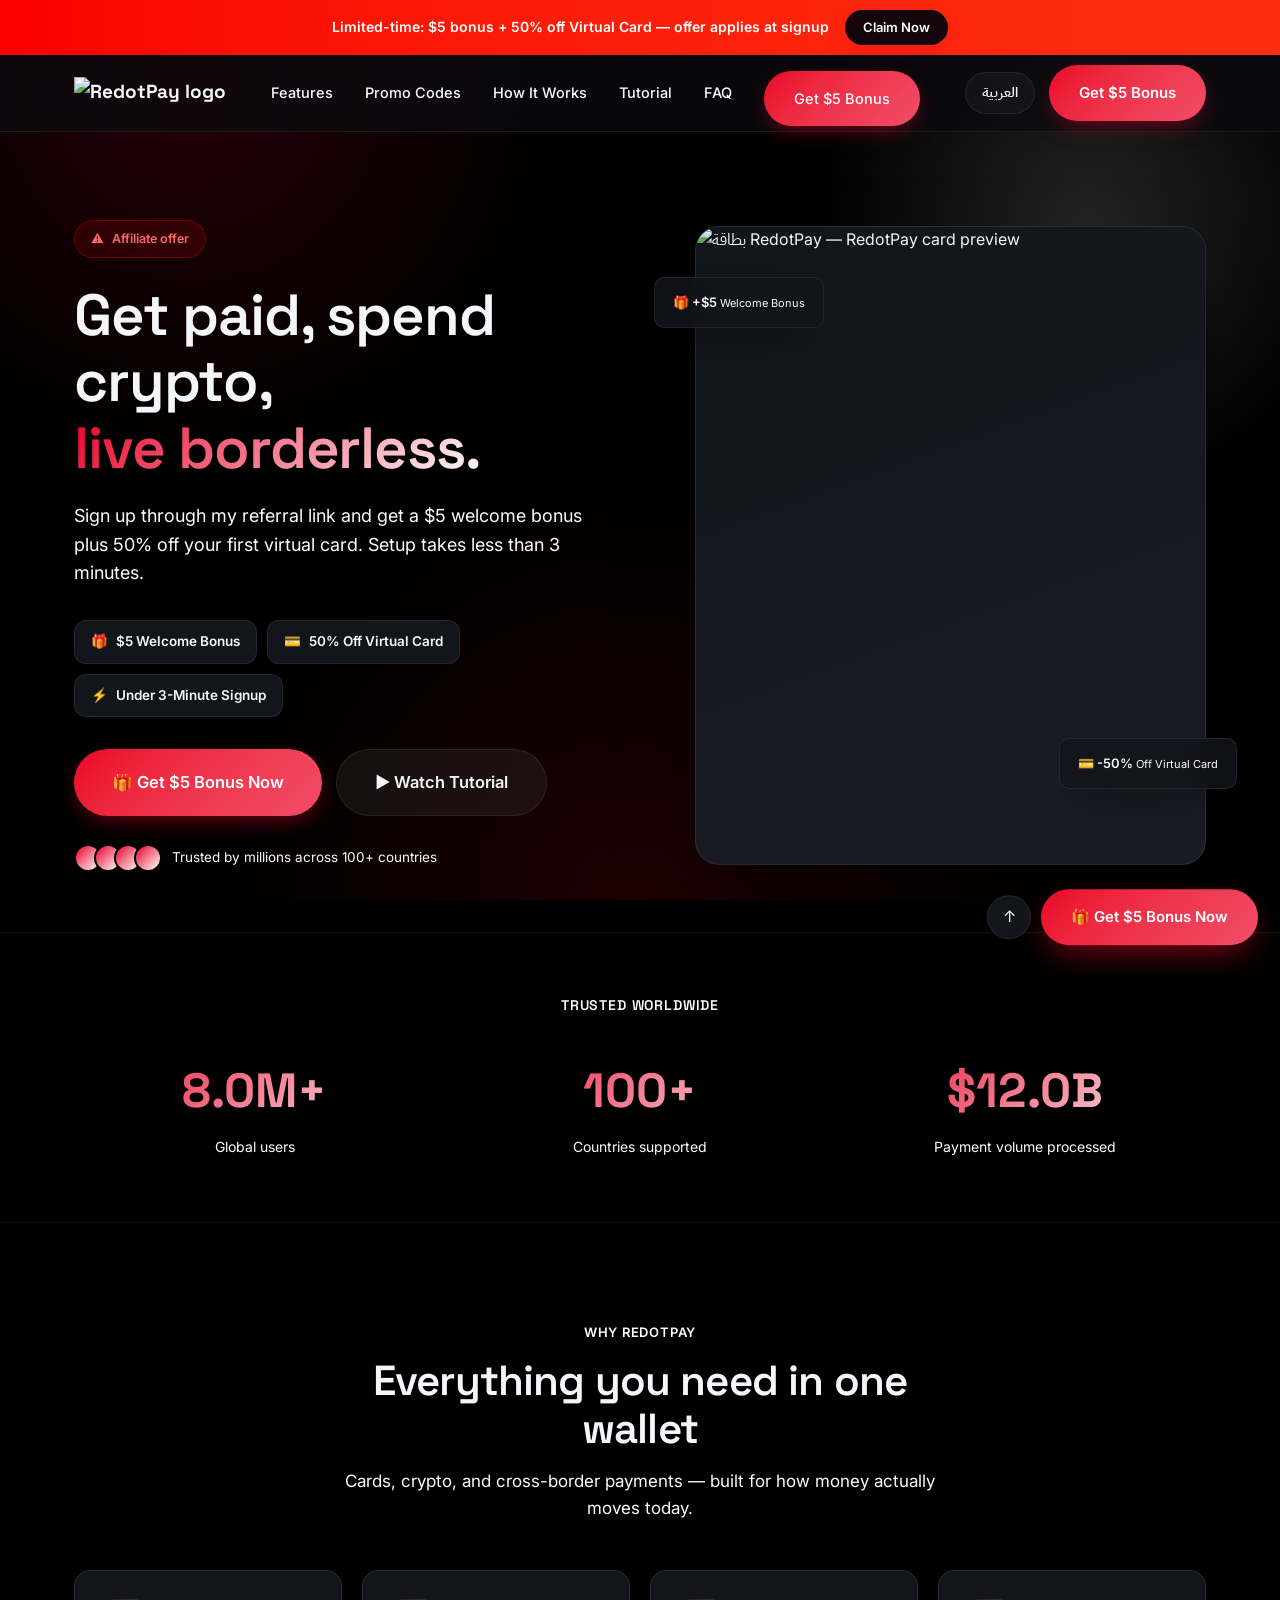
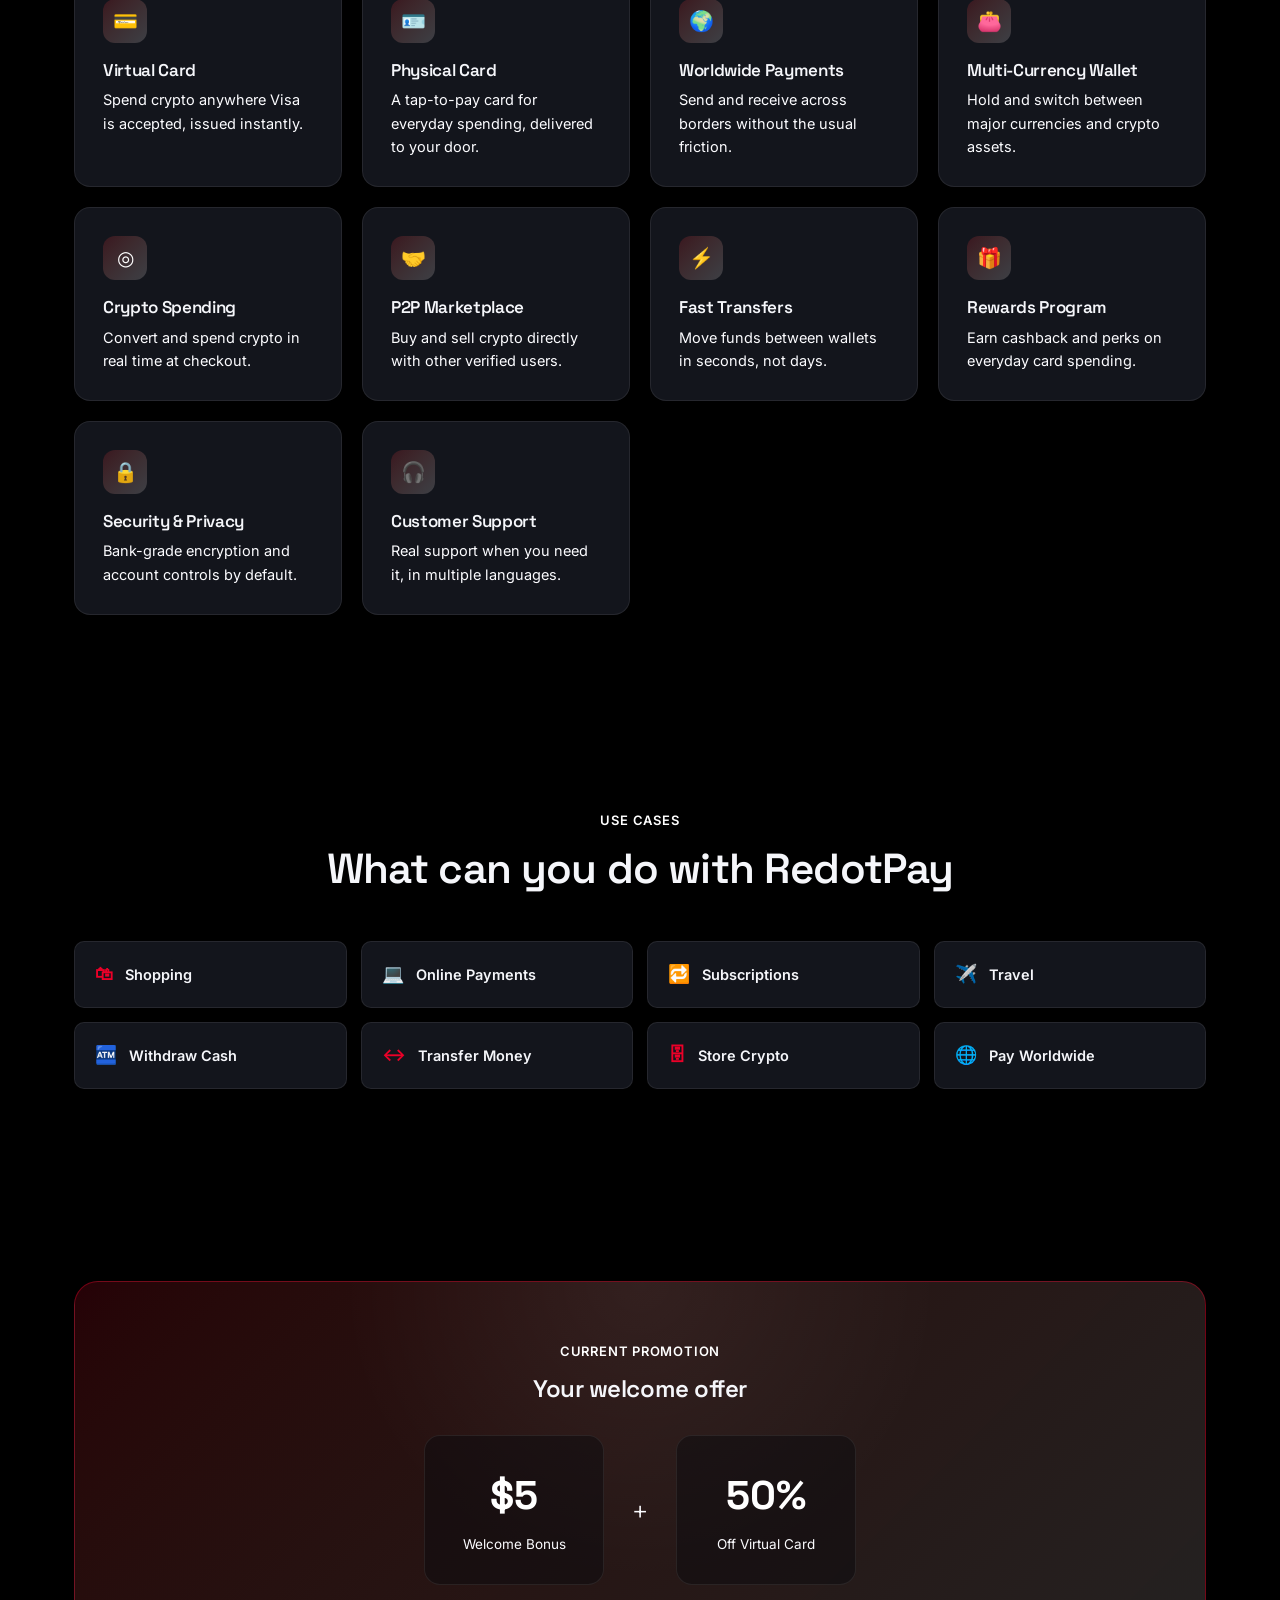
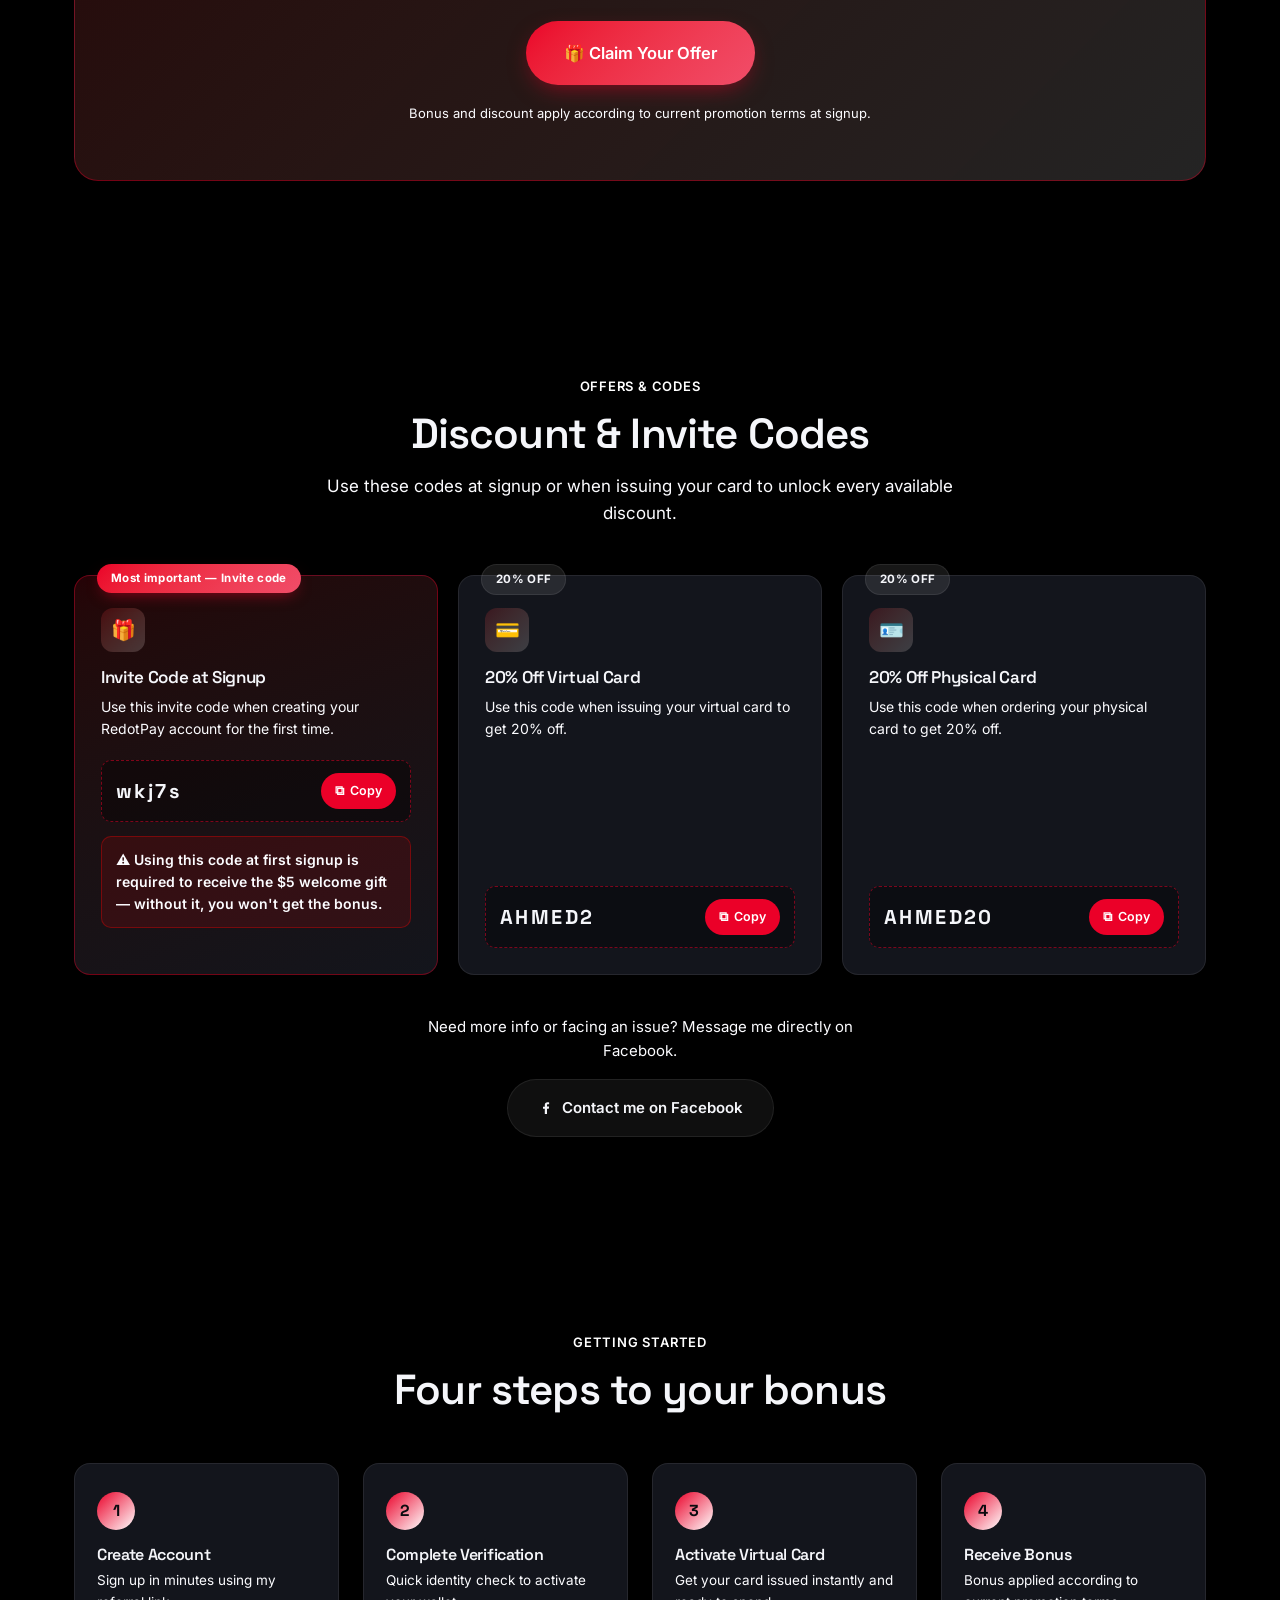
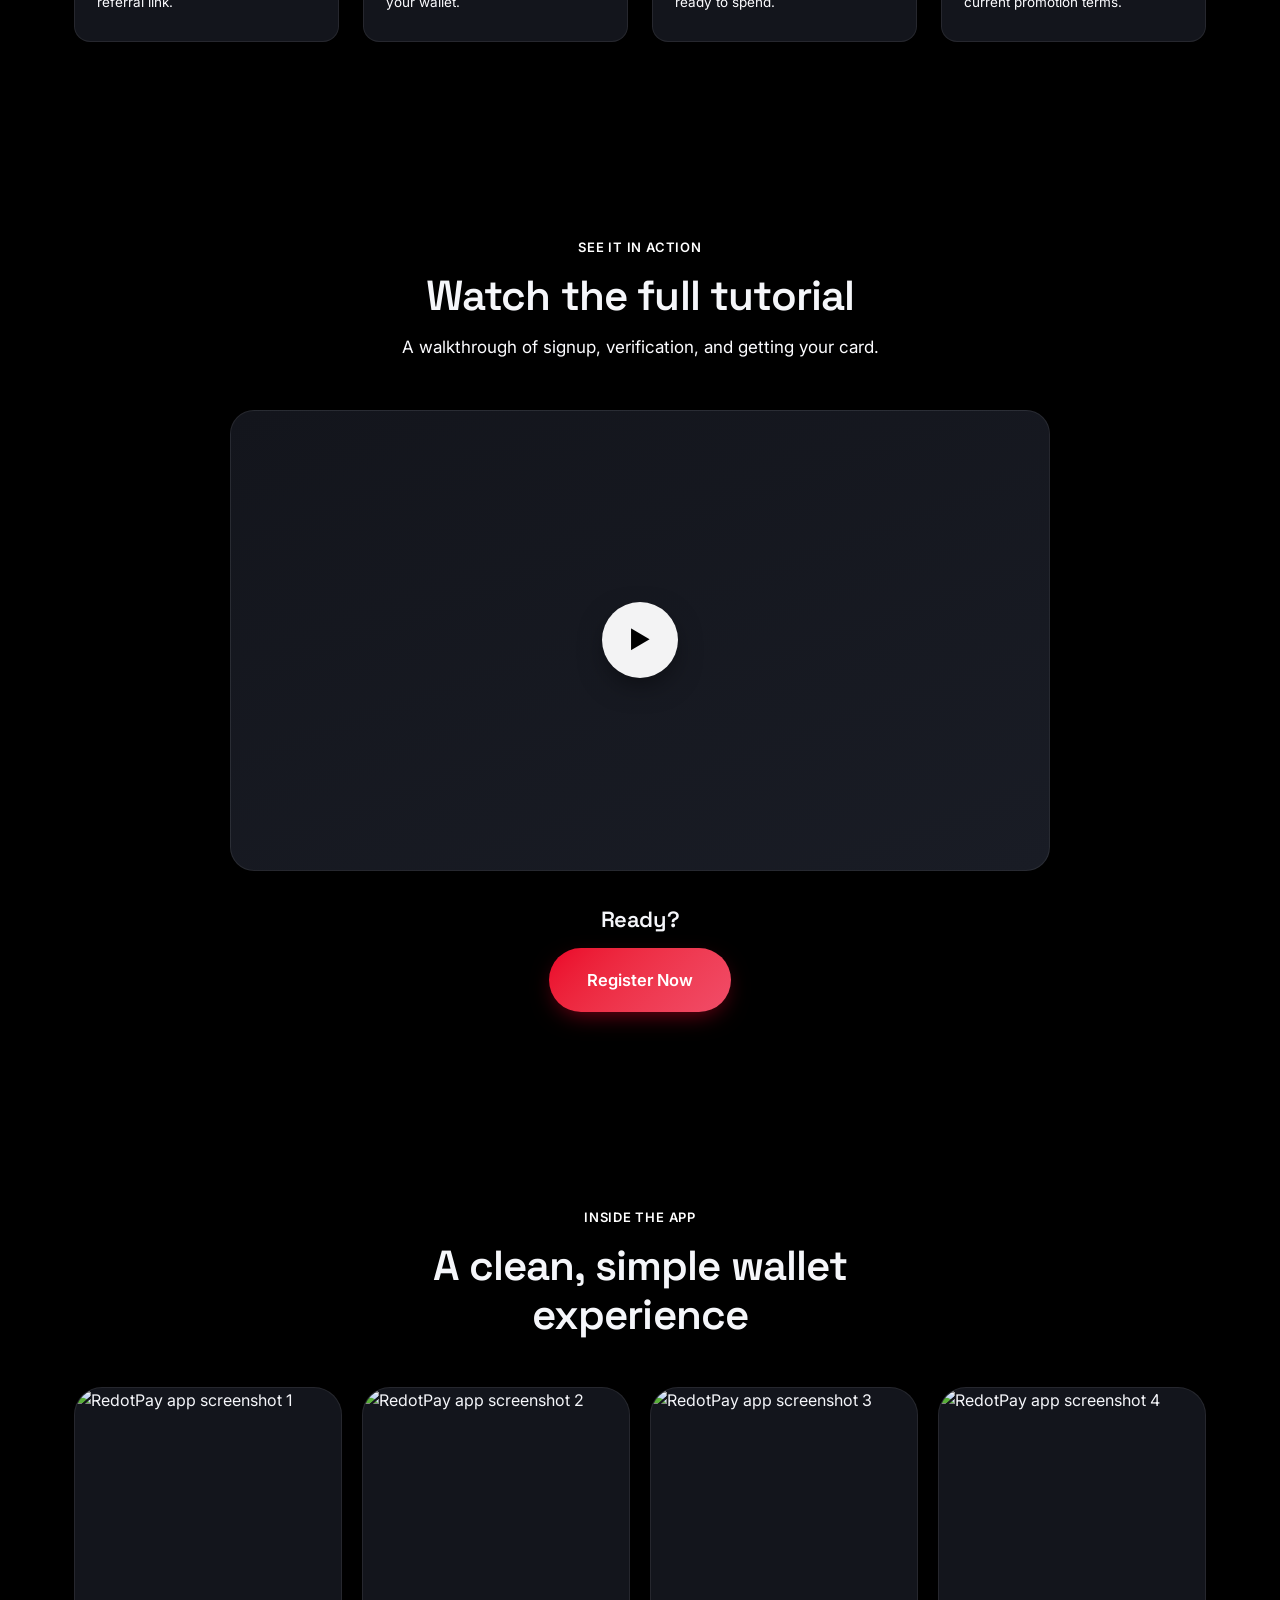
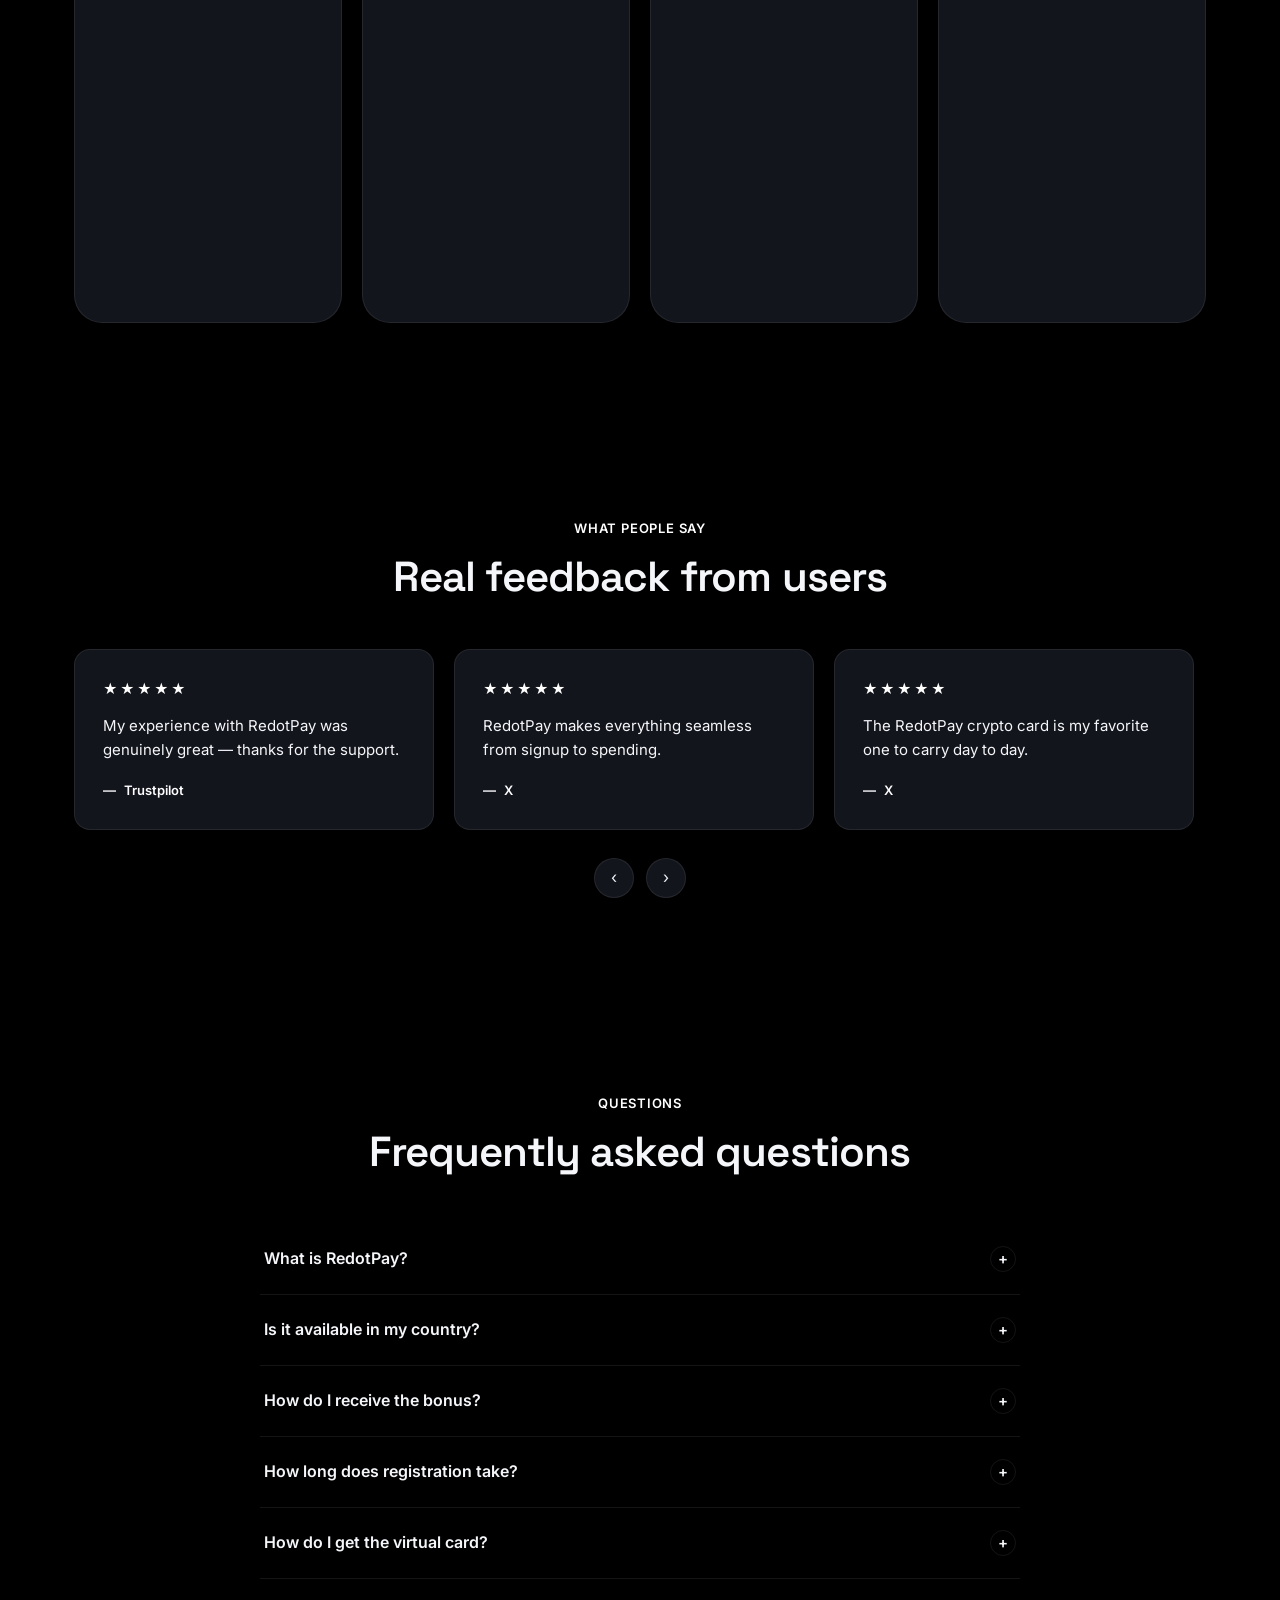
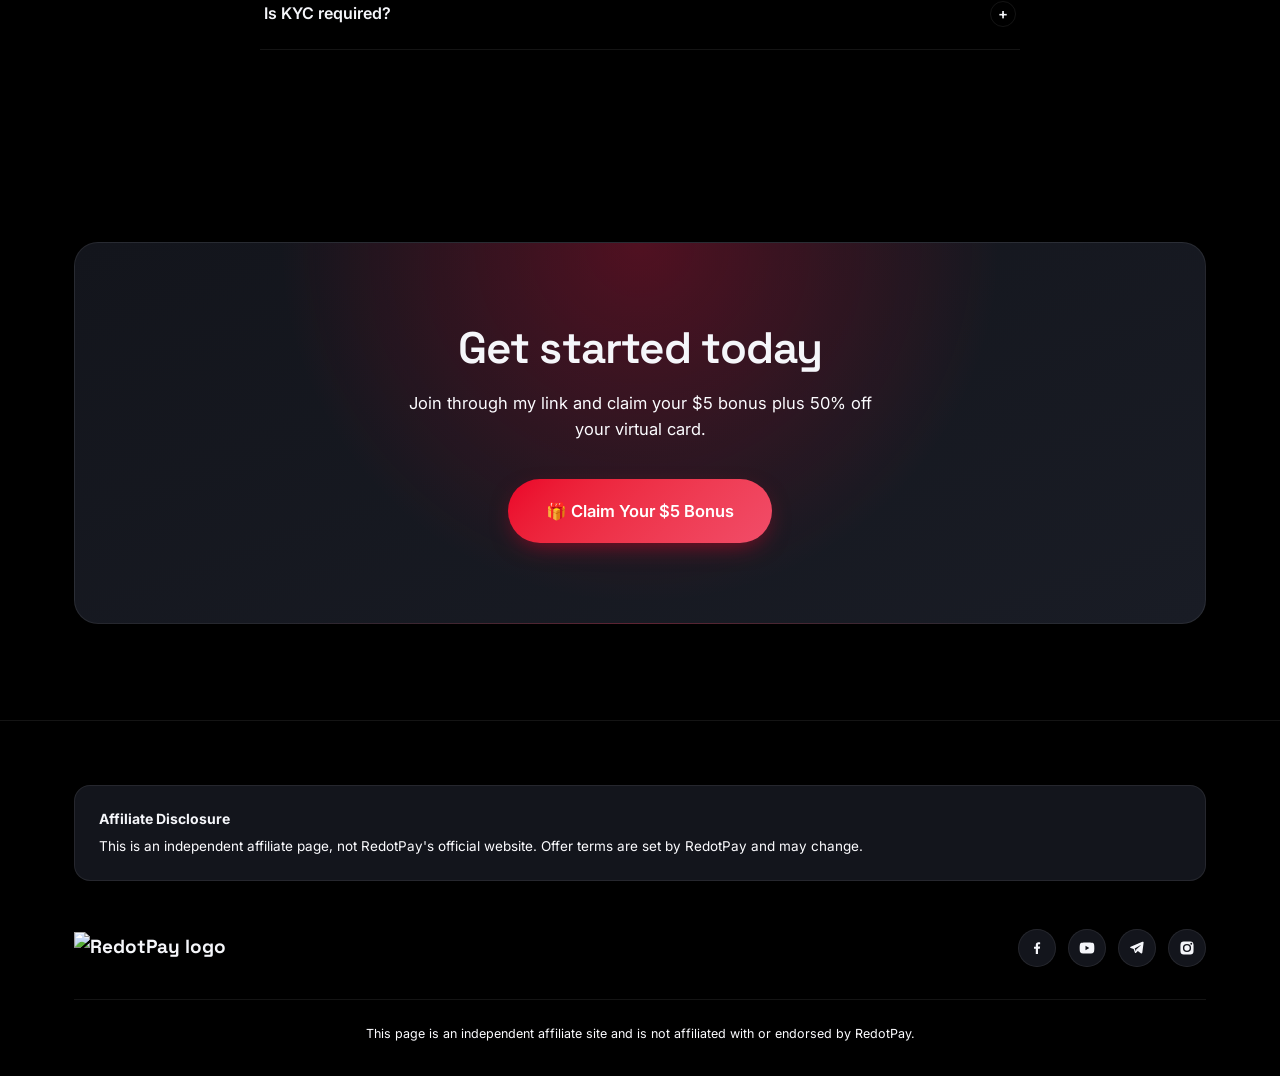
==== commit c82f7b6c: "Add files via upload" ====
--- a/index.html
+++ b/index.html
@@ -3,30 +3,93 @@
 <head>
 <meta charset="UTF-8">
 <meta name="viewport" content="width=device-width, initial-scale=1.0">
-<title data-i18n="meta_title">RedotPay</title>
-<meta name="description" data-i18n-attr="content:meta_description" content="">
-<meta property="og:title" data-i18n-attr="content:meta_title" content="">
-<meta property="og:description" data-i18n-attr="content:meta_description" content="">
+<title data-i18n="meta_title">دليل RedotPay | احصل على 5 دولار وخصم 50% على البطاقة الافتراضية</title>
+<meta name="description" data-i18n-attr="content:meta_description" content="سجل في RedotPay من خلال رابط الإحالة واحصل على مكافأة 5 دولار بالإضافة إلى خصم 50% على البطاقة الافتراضية.">
+<meta name="robots" content="index, follow, max-image-preview:large">
+<link rel="canonical" href="https://redotpays.vercel.app/">
+<link rel="alternate" hreflang="ar" href="https://redotpays.vercel.app/">
+<link rel="alternate" hreflang="en" href="https://redotpays.vercel.app/">
+<link rel="alternate" hreflang="x-default" href="https://redotpays.vercel.app/">
+<meta name="theme-color" content="#000000">
+<meta property="og:title" data-i18n-attr="content:meta_og_title" content="احصل على 5 دولار وخصم 50% | RedotPay">
+<meta property="og:description" data-i18n-attr="content:meta_og_description" content="أنشئ حسابك الآن واحصل على مكافأة 5 دولار وخصم 50% على البطاقة الافتراضية.">
 <meta property="og:type" content="website">
-<meta property="og:url" content="" id="og-url">
+<meta property="og:site_name" content="RedotPay Guide">
+<meta property="og:locale" content="ar_AR">
+<meta property="og:locale:alternate" content="en_US">
+<meta property="og:url" content="https://redotpays.vercel.app/" id="og-url">
 <meta property="og:image" content="https://cdn.brandfetch.io/id6Ks2R87q/w/400/h/400/theme/dark/icon.jpeg?c=1bxid64Mup7aczewSAYMX&t=1781715092233" id="og-image">
 <meta property="og:image:width" content="400">
 <meta property="og:image:height" content="400">
+<meta property="og:image:alt" content="RedotPay logo">
 <meta name="twitter:card" content="summary_large_image">
-<meta name="twitter:title" data-i18n-attr="content:meta_title" content="">
-<meta name="twitter:description" data-i18n-attr="content:meta_description" content="">
+<meta name="twitter:title" data-i18n-attr="content:meta_og_title" content="احصل على 5 دولار وخصم 50% | RedotPay">
+<meta name="twitter:description" data-i18n-attr="content:meta_og_description" content="أنشئ حسابك الآن واحصل على مكافأة 5 دولار وخصم 50% على البطاقة الافتراضية.">
 <meta name="twitter:image" content="https://cdn.brandfetch.io/id6Ks2R87q/w/400/h/400/theme/dark/icon.jpeg?c=1bxid64Mup7aczewSAYMX&t=1781715092233" id="twitter-image">
-<meta name="google-site-verification" content="ObbsS9CzjBrCLZxq9pr45QmNLdb0RLVHu6PVTe4vgN8" />
+<meta name="google-site-verification" content="5T67ytSkeZKZvIY_IbmmmUcCllMgodKJd8EsM0nS4fg" />
+<meta name="msvalidate.01" content="77BA852F11E4DD21FC3429148FF3A4A9" />
 <link rel="icon" id="favicon-link" href="https://cdn.brandfetch.io/id6Ks2R87q/w/400/h/400/theme/dark/icon.jpeg?c=1bxid64Mup7aczewSAYMX&t=1781715092233">
 <link rel="preconnect" href="https://fonts.googleapis.com">
+<link rel="preconnect" href="https://fonts.gstatic.com" crossorigin>
 <link href="https://fonts.googleapis.com/css2?family=Space+Grotesk:wght@500;600;700&family=Inter:wght@400;500;600;700&family=Cairo:wght@500;600;700&family=IBM+Plex+Sans+Arabic:wght@500;600;700&display=swap" rel="stylesheet">
 <link rel="stylesheet" href="css/style.css">
 <script type="application/ld+json">
 {
   "@context": "https://schema.org",
-  "@type": "WebPage",
-  "name": "RedotPay Referral Offer",
-  "description": "Independent affiliate landing page for RedotPay signup bonus."
+  "@graph": [
+    {
+      "@type": "WebSite",
+      "@id": "https://redotpays.vercel.app/#website",
+      "url": "https://redotpays.vercel.app/",
+      "name": "RedotPay Guide",
+      "inLanguage": ["ar", "en"]
+    },
+    {
+      "@type": "WebPage",
+      "@id": "https://redotpays.vercel.app/#webpage",
+      "url": "https://redotpays.vercel.app/",
+      "isPartOf": { "@id": "https://redotpays.vercel.app/#website" },
+      "name": "دليل RedotPay | احصل على 5 دولار وخصم 50% على البطاقة الافتراضية",
+      "description": "صفحة إحالة مستقلة لـ RedotPay — مكافأة ترحيبية 5$ وخصم 50% على البطاقة الافتراضية.",
+      "inLanguage": "ar"
+    },
+    {
+      "@type": "FAQPage",
+      "@id": "https://redotpays.vercel.app/#faq",
+      "mainEntity": [
+        {
+          "@type": "Question",
+          "name": "ما هو RedotPay؟",
+          "acceptedAnswer": { "@type": "Answer", "text": "RedotPay منصة مالية تقدّم بطاقات افتراضية وفعلية، ومحافظ متعددة العملات، وإمكانية إنفاق العملات الرقمية للاستخدام اليومي والعابر للحدود." }
+        },
+        {
+          "@type": "Question",
+          "name": "هل هو متاح في بلدي؟",
+          "acceptedAnswer": { "@type": "Answer", "text": "يدعم RedotPay أكثر من 100 دولة. تحقّق من التوفر أثناء التسجيل لأن التغطية قد تتغيّر مع الوقت." }
+        },
+        {
+          "@type": "Question",
+          "name": "كيف أحصل على المكافأة؟",
+          "acceptedAnswer": { "@type": "Answer", "text": "سجّل عبر رابط الإحالة في هذه الصفحة وأكمل الخطوات المطلوبة وفق العرض الحالي لاستلام مكافأتك." }
+        },
+        {
+          "@type": "Question",
+          "name": "كم يستغرق التسجيل؟",
+          "acceptedAnswer": { "@type": "Answer", "text": "يكمل معظم المستخدمين التسجيل في أقل من 3 دقائق، دون احتساب وقت معالجة التوثيق." }
+        },
+        {
+          "@type": "Question",
+          "name": "كيف أحصل على البطاقة الافتراضية؟",
+          "acceptedAnswer": { "@type": "Answer", "text": "بعد توثيق حسابك، يمكنك تفعيل بطاقة افتراضية فورًا من لوحة تحكم محفظتك." }
+        },
+        {
+          "@type": "Question",
+          "name": "هل يُطلب توثيق الهوية (KYC)؟",
+          "acceptedAnswer": { "@type": "Answer", "text": "نعم، يُطلب توثيق الهوية لتفعيل كامل مزايا المحفظة والبطاقة، بما يتوافق مع معايير الامتثال المعتادة." }
+        }
+      ]
+    }
+  ]
 }
 </script>
 </head>
@@ -53,6 +116,7 @@
     </a>
     <nav class="nav-links" id="navLinks">
       <a href="#features" data-i18n="nav_features"></a>
+      <a href="#codes" data-i18n="nav_codes"></a>
       <a href="#how" data-i18n="nav_how"></a>
       <a href="#video" data-i18n="nav_video"></a>
       <a href="#faq" data-i18n="nav_faq"></a>
@@ -100,7 +164,7 @@
 
       <div class="hero-visual reveal">
         <div class="hero-card">
-          <img data-img="hero" alt="RedotPay app preview" style="display:none">
+          <img data-img="hero" alt="بطاقة RedotPay — RedotPay card preview" fetchpriority="high" style="display:none">
           <div class="placeholder-fill" data-img-fallback="hero">Hero image — set CONFIG.images.hero</div>
         </div>
         <div class="float-card f1">🎁 +$5 <span data-i18n="promo_bonus_label" style="font-weight:400;color:var(--text-muted);display:block;font-size:11px"></span></div>
@@ -176,6 +240,65 @@
     </div>
   </section>
 
+  <!-- PROMO CODES -->
+  <section id="codes">
+    <div class="container">
+      <div class="section-head reveal">
+        <span class="eyebrow" data-i18n="codes_eyebrow"></span>
+        <h2 data-i18n="codes_title"></h2>
+        <p data-i18n="codes_subtitle"></p>
+      </div>
+
+      <div class="codes-grid">
+        <!-- Invite code (most important) -->
+        <article class="code-card code-card-invite reveal">
+          <span class="code-tag" data-i18n="code_invite_tag"></span>
+          <div class="code-icon">🎁</div>
+          <h3 data-i18n="code_invite_title"></h3>
+          <p data-i18n="code_invite_desc"></p>
+          <div class="code-box">
+            <code data-config="promoCodes.invite"></code>
+            <button class="code-copy" data-copy-config="promoCodes.invite" data-i18n-attr="aria-label:code_copy">⧉ <span data-i18n="code_copy"></span></button>
+          </div>
+          <p class="code-warning">⚠️ <span data-i18n="code_invite_warning"></span></p>
+        </article>
+
+        <!-- Virtual card discount -->
+        <article class="code-card reveal">
+          <span class="code-tag code-tag-discount" data-i18n="code_discount_tag"></span>
+          <div class="code-icon">💳</div>
+          <h3 data-i18n="code_virtual_title"></h3>
+          <p data-i18n="code_virtual_desc"></p>
+          <div class="code-box">
+            <code data-config="promoCodes.virtualCard"></code>
+            <button class="code-copy" data-copy-config="promoCodes.virtualCard" data-i18n-attr="aria-label:code_copy">⧉ <span data-i18n="code_copy"></span></button>
+          </div>
+        </article>
+
+        <!-- Physical card discount -->
+        <article class="code-card reveal">
+          <span class="code-tag code-tag-discount" data-i18n="code_discount_tag"></span>
+          <div class="code-icon">🪪</div>
+          <h3 data-i18n="code_physical_title"></h3>
+          <p data-i18n="code_physical_desc"></p>
+          <div class="code-box">
+            <code data-config="promoCodes.physicalCard"></code>
+            <button class="code-copy" data-copy-config="promoCodes.physicalCard" data-i18n-attr="aria-label:code_copy">⧉ <span data-i18n="code_copy"></span></button>
+          </div>
+        </article>
+      </div>
+
+      <!-- Contact for help -->
+      <div class="codes-contact reveal">
+        <p data-i18n="codes_contact_text"></p>
+        <a class="btn btn-secondary" id="contactFacebookBtn" href="#" target="_blank" rel="noopener">
+          <svg width="16" height="16" viewBox="0 0 24 24" fill="currentColor" aria-hidden="true"><path d="M13.5 21v-8h2.7l.4-3.1h-3.1V7.9c0-.9.25-1.5 1.55-1.5h1.65V3.6c-.3-.04-1.3-.13-2.45-.13-2.4 0-4.05 1.47-4.05 4.17v2.33H7.5V13h2.7v8h3.3z"/></svg>
+          <span data-i18n="codes_contact_cta"></span>
+        </a>
+      </div>
+    </div>
+  </section>
+
   <!-- REGISTRATION STEPS -->
   <section id="how">
     <div class="container">
@@ -196,9 +319,9 @@
         <p data-i18n="video_subtitle"></p>
       </div>
       <div class="video-wrap reveal">
-        <div class="video-frame" data-video-trigger>
-          <img data-img="dashboard" alt="" style="display:none">
-          <div class="play-btn">▶</div>
+        <div class="video-frame" data-video-trigger role="button" tabindex="0" aria-label="Play tutorial video">
+          <img data-img="dashboard" alt="" loading="lazy" style="display:none">
+          <div class="play-btn" aria-hidden="true">▶</div>
         </div>
         <div class="video-ready">
           <h3 data-i18n="video_ready_title"></h3>
--- a/css/style.css
+++ b/css/style.css
@@ -23,6 +23,14 @@
 
   --font-display:'Space Grotesk', 'IBM Plex Sans Arabic', sans-serif;
   --font-body:'Inter', 'IBM Plex Sans Arabic', sans-serif;
+
+  /* Derived tints — always follow CONFIG.theme, no hardcoded hues */
+  --primary-soft:color-mix(in srgb, var(--primary) 16%, transparent);
+  --primary-glow:color-mix(in srgb, var(--primary) 60%, transparent);
+  --primary-border:color-mix(in srgb, var(--primary) 40%, transparent);
+  --primary-light:color-mix(in srgb, var(--primary) 70%, #fff 30%);
+  --secondary-soft:color-mix(in srgb, var(--secondary) 14%, transparent);
+  --accent-soft:color-mix(in srgb, var(--accent) 12%, transparent);
 }
 
 *,*::before,*::after{box-sizing:border-box;margin:0;padding:0}
@@ -88,9 +96,9 @@
   inset:0;
   z-index:-1;
   background:
-    radial-gradient(600px circle at 15% 10%, rgba(123,92,255,0.16), transparent 60%),
-    radial-gradient(500px circle at 85% 25%, rgba(0,224,184,0.10), transparent 55%),
-    radial-gradient(700px circle at 50% 100%, rgba(255,107,74,0.08), transparent 60%);
+    radial-gradient(600px circle at 15% 10%, var(--primary-soft), transparent 60%),
+    radial-gradient(500px circle at 85% 25%, var(--secondary-soft), transparent 55%),
+    radial-gradient(700px circle at 50% 100%, var(--accent-soft), transparent 60%);
   pointer-events:none;
 }
 
@@ -132,13 +140,13 @@
 .btn:active{transform:scale(0.97)}
 
 .btn-primary{
-  background:linear-gradient(135deg, var(--primary), #9B7BFF);
+  background:linear-gradient(135deg, var(--primary), var(--primary-light));
   color:#fff;
-  box-shadow:0 8px 24px -8px rgba(123,92,255,0.65);
+  box-shadow:0 8px 24px -8px var(--primary-glow);
 }
 .btn-primary:hover{
   transform:translateY(-2px);
-  box-shadow:0 14px 32px -8px rgba(123,92,255,0.8);
+  box-shadow:0 14px 32px -8px var(--primary-glow);
 }
 
 .btn-secondary{
@@ -229,8 +237,8 @@
 
 /* =================== STICKY BANNER =================== */
 .sticky-banner{
-  background:linear-gradient(90deg, var(--accent), #FF8A6A);
-  color:#1a0e08;
+  background:linear-gradient(90deg, var(--accent), color-mix(in srgb, var(--accent) 70%, #ff9a3d 30%));
+  color:#fff;
   font-weight:600;
   font-size:14px;
 }
@@ -247,7 +255,7 @@
 .sticky-banner .btn{
   padding:7px 18px;
   font-size:13px;
-  background:#1a0e08;
+  background:#14060a;
   color:#fff;
 }
 
@@ -270,9 +278,9 @@
   gap:8px;
   padding:8px 16px;
   border-radius:100px;
-  background:rgba(255,107,74,0.12);
-  border:1px solid rgba(255,107,74,0.3);
-  color:#FF9478;
+  background:var(--accent-soft);
+  border:1px solid color-mix(in srgb, var(--accent) 30%, transparent);
+  color:color-mix(in srgb, var(--accent) 60%, #fff 40%);
   font-size:12.5px;
   font-weight:600;
   margin-bottom:24px;
@@ -346,8 +354,8 @@
   width:100%;height:100%;
   display:flex;align-items:center;justify-content:center;
   background:
-    radial-gradient(circle at 30% 20%, rgba(123,92,255,0.35), transparent 55%),
-    radial-gradient(circle at 75% 75%, rgba(0,224,184,0.25), transparent 55%);
+    radial-gradient(circle at 30% 20%, color-mix(in srgb, var(--primary) 35%, transparent), transparent 55%),
+    radial-gradient(circle at 75% 75%, color-mix(in srgb, var(--secondary) 25%, transparent), transparent 55%);
   color:var(--text-muted);
   font-size:13px;
   text-align:center;
@@ -413,14 +421,14 @@
 }
 .card:hover{
   transform:translateY(-4px);
-  border-color:rgba(123,92,255,0.4);
+  border-color:var(--primary-border);
   background:var(--bg-elevated-2);
 }
 .card-icon{
   width:44px;height:44px;
   border-radius:12px;
   display:flex;align-items:center;justify-content:center;
-  background:linear-gradient(135deg, rgba(123,92,255,0.18), rgba(0,224,184,0.18));
+  background:linear-gradient(135deg, color-mix(in srgb, var(--primary) 18%, transparent), color-mix(in srgb, var(--secondary) 18%, transparent));
   color:var(--secondary);
   margin-bottom:18px;
   font-size:20px;
@@ -455,8 +463,8 @@
   position:relative;
   border-radius:var(--radius-lg);
   padding:56px 40px;
-  background:linear-gradient(135deg, rgba(123,92,255,0.16), rgba(0,224,184,0.10));
-  border:1px solid rgba(123,92,255,0.35);
+  background:linear-gradient(135deg, var(--primary-soft), var(--secondary-soft));
+  border:1px solid var(--primary-border);
   text-align:center;
   overflow:hidden;
 }
@@ -492,6 +500,123 @@
 
 .promo-note{color:var(--text-muted);font-size:13px;margin-top:18px;position:relative}
 
+/* =================== PROMO CODES =================== */
+.codes-grid{
+  display:grid;
+  grid-template-columns:repeat(3,1fr);
+  gap:20px;
+  align-items:stretch;
+}
+@media (max-width:900px){.codes-grid{grid-template-columns:1fr}}
+
+.code-card{
+  position:relative;
+  display:flex;
+  flex-direction:column;
+  background:var(--bg-elevated);
+  border:1px solid var(--border);
+  border-radius:var(--radius-md);
+  padding:32px 26px 26px;
+  transition:transform .25s ease, border-color .25s ease;
+}
+.code-card:hover{transform:translateY(-4px);border-color:var(--primary-border)}
+
+.code-card-invite{
+  background:linear-gradient(160deg, var(--primary-soft), var(--bg-elevated));
+  border-color:var(--primary-border);
+}
+
+.code-tag{
+  position:absolute;
+  top:-12px;
+  inset-inline-start:22px;
+  padding:5px 14px;
+  border-radius:100px;
+  background:linear-gradient(135deg, var(--primary), var(--primary-light));
+  color:#fff;
+  font-size:11.5px;
+  font-weight:700;
+  letter-spacing:0.03em;
+  box-shadow:0 6px 16px -6px var(--primary-glow);
+  white-space:nowrap;
+}
+.code-tag-discount{
+  background:rgba(255,255,255,0.09);
+  border:1px solid var(--border);
+  color:var(--text);
+  box-shadow:none;
+}
+
+.code-icon{
+  width:44px;height:44px;
+  border-radius:12px;
+  display:flex;align-items:center;justify-content:center;
+  background:linear-gradient(135deg, color-mix(in srgb, var(--primary) 18%, transparent), color-mix(in srgb, var(--secondary) 18%, transparent));
+  font-size:20px;
+  margin-bottom:16px;
+}
+.code-card h3{font-size:17px;margin-bottom:8px}
+.code-card > p{color:var(--text-muted);font-size:14px;margin-bottom:20px}
+
+.code-box{
+  margin-top:auto;
+  display:flex;
+  align-items:center;
+  gap:10px;
+  background:rgba(0,0,0,0.35);
+  border:1px dashed color-mix(in srgb, var(--primary) 50%, transparent);
+  border-radius:var(--radius-sm);
+  padding:12px 14px;
+}
+.code-box code{
+  flex:1;
+  font-family:'Space Grotesk', monospace;
+  font-size:20px;
+  font-weight:700;
+  letter-spacing:0.12em;
+  color:var(--text);
+  direction:ltr;
+  text-align:start;
+  overflow-wrap:anywhere;
+}
+.code-copy{
+  flex-shrink:0;
+  display:inline-flex;
+  align-items:center;
+  gap:6px;
+  padding:8px 14px;
+  border-radius:100px;
+  background:var(--primary);
+  color:#fff;
+  font-size:12.5px;
+  font-weight:600;
+  transition:background .2s, transform .2s;
+}
+.code-copy:hover{transform:translateY(-1px)}
+.code-copy:active{transform:scale(0.96)}
+
+.code-warning{
+  margin-top:14px;
+  padding:12px 14px;
+  border-radius:var(--radius-sm);
+  background:var(--accent-soft);
+  border:1px solid color-mix(in srgb, var(--accent) 35%, transparent);
+  color:color-mix(in srgb, var(--accent) 45%, #fff 55%);
+  font-size:13px;
+  font-weight:600;
+  line-height:1.55;
+}
+
+.codes-contact{
+  margin-top:40px;
+  text-align:center;
+  display:flex;
+  flex-direction:column;
+  align-items:center;
+  gap:16px;
+}
+.codes-contact p{color:var(--text-muted);font-size:15px;max-width:480px}
+
 /* =================== TIMELINE =================== */
 .timeline{
   display:grid;
@@ -571,7 +696,7 @@
 .phone-mock .placeholder-fill{
   width:100%;height:100%;
   display:flex;align-items:center;justify-content:center;
-  background:linear-gradient(160deg, rgba(123,92,255,0.2), rgba(0,224,184,0.12));
+  background:linear-gradient(160deg, color-mix(in srgb, var(--primary) 20%, transparent), color-mix(in srgb, var(--secondary) 12%, transparent));
   color:var(--text-muted);font-size:12px;text-align:center;padding:16px;
 }
 
@@ -643,7 +768,7 @@
   border-radius:var(--radius-lg);
   padding:80px 24px;
   background:
-    radial-gradient(600px circle at 50% 0%, rgba(123,92,255,0.28), transparent 60%),
+    radial-gradient(600px circle at 50% 0%, color-mix(in srgb, var(--primary) 28%, transparent), transparent 60%),
     linear-gradient(160deg, var(--bg-elevated), var(--bg-elevated-2));
   border:1px solid var(--border);
 }
@@ -702,7 +827,7 @@
   transition:transform .3s ease;
 }
 .floating-cta.visible{transform:translateY(0)}
-.floating-cta .btn{box-shadow:0 12px 32px -8px rgba(123,92,255,0.7)}
+.floating-cta .btn{box-shadow:0 12px 32px -8px var(--primary-glow)}
 
 .back-to-top{
   width:44px;height:44px;
